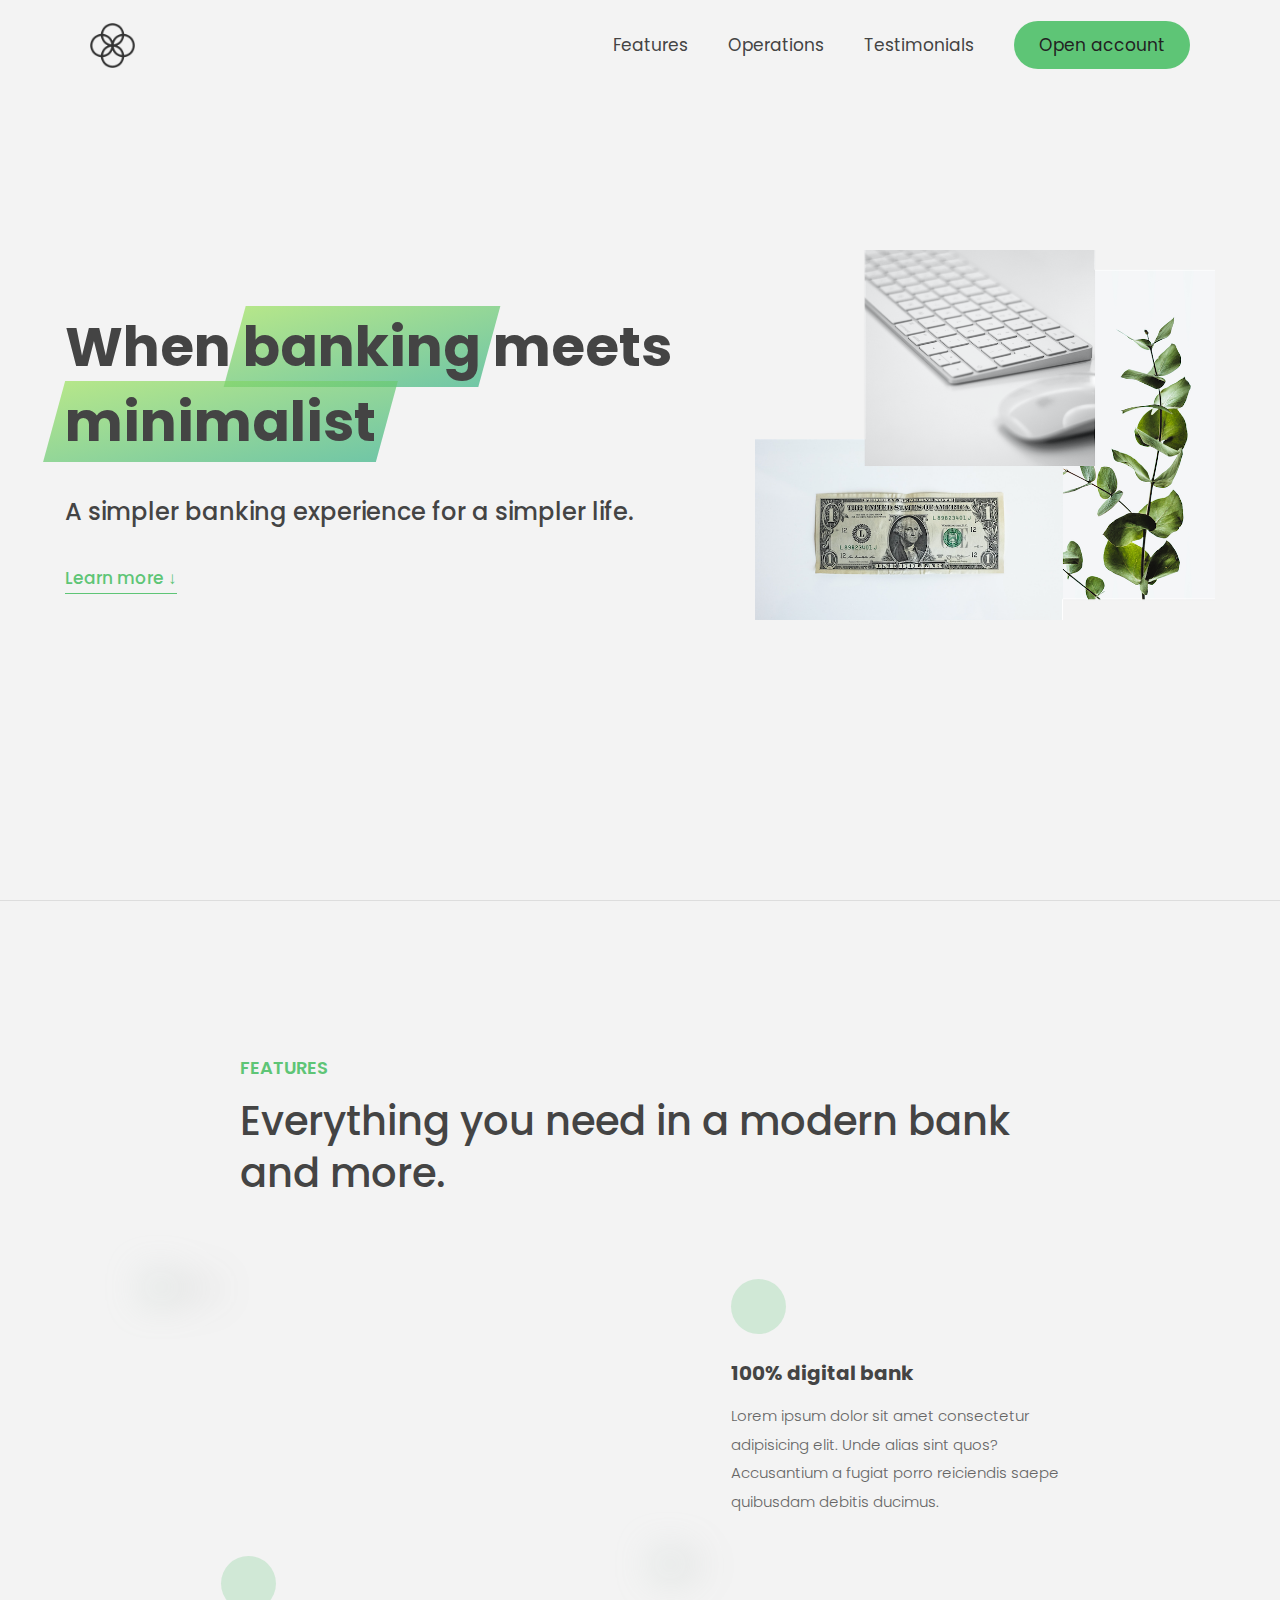
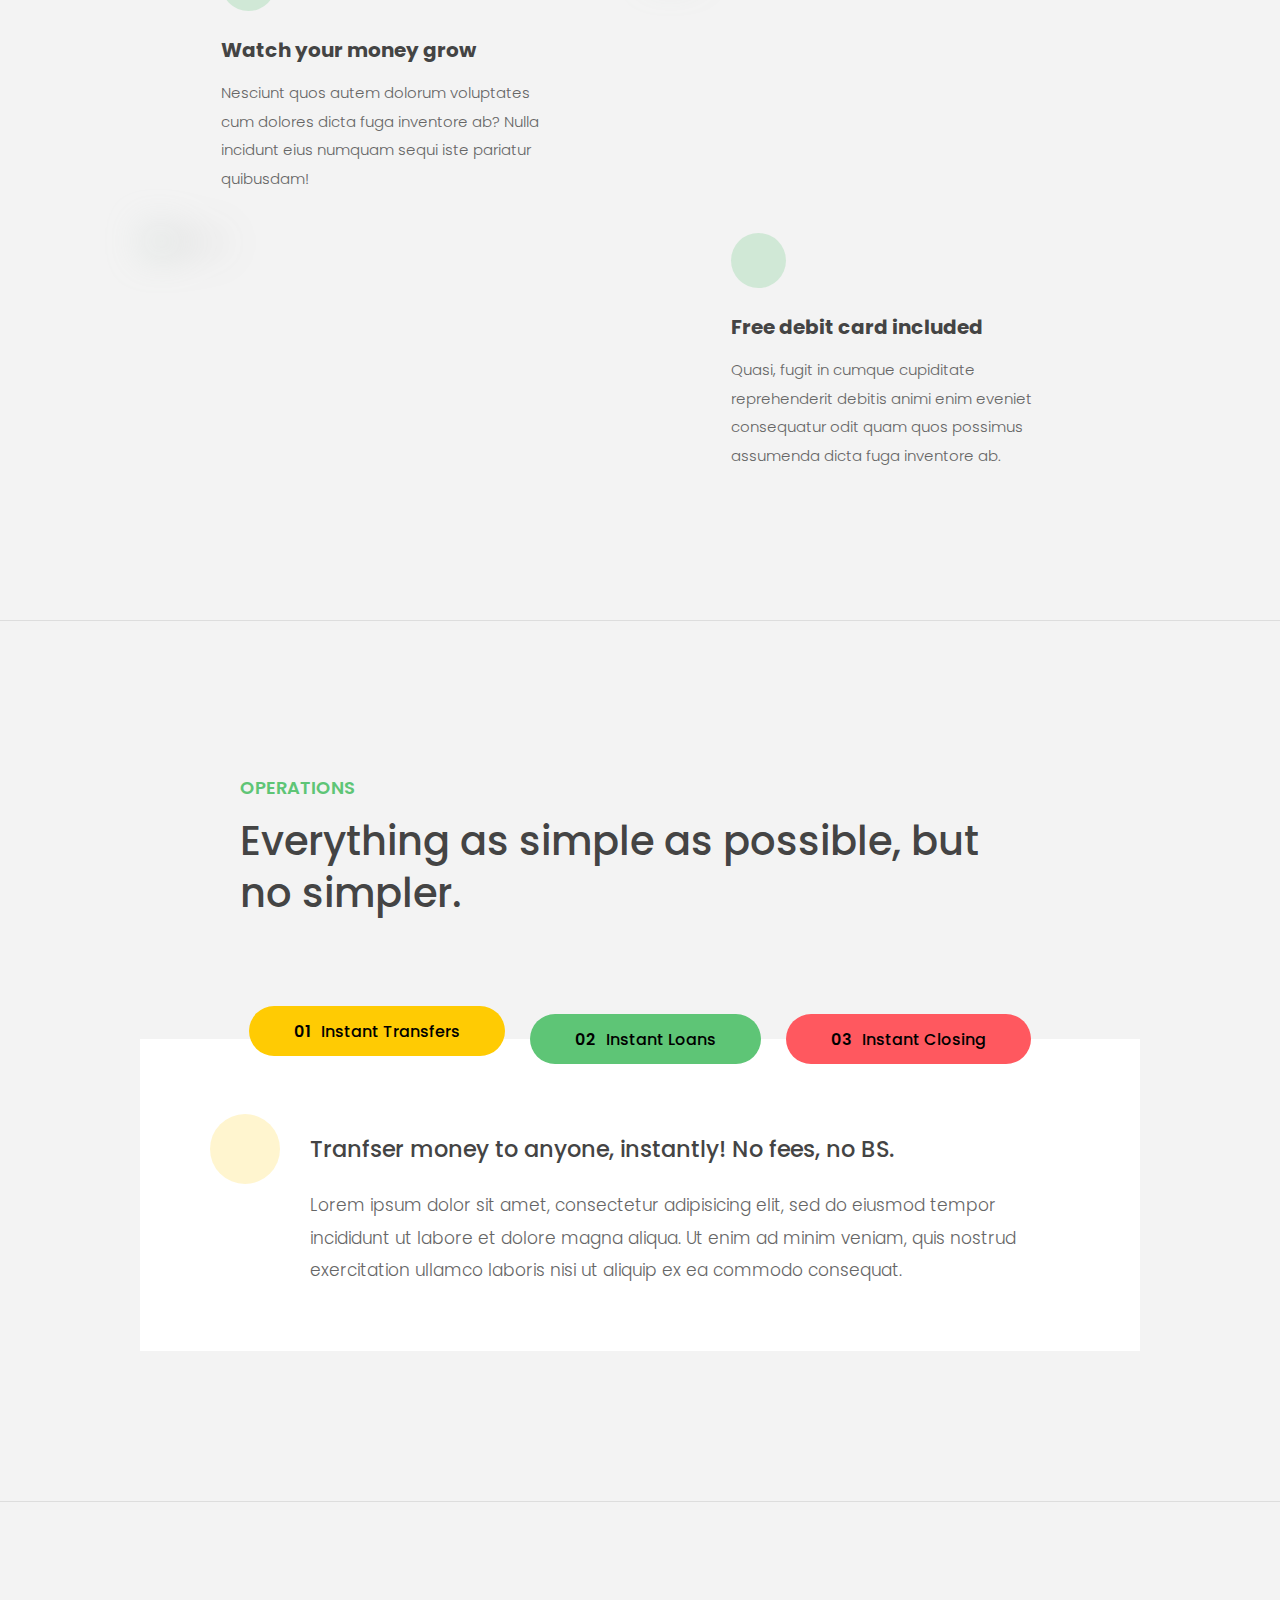
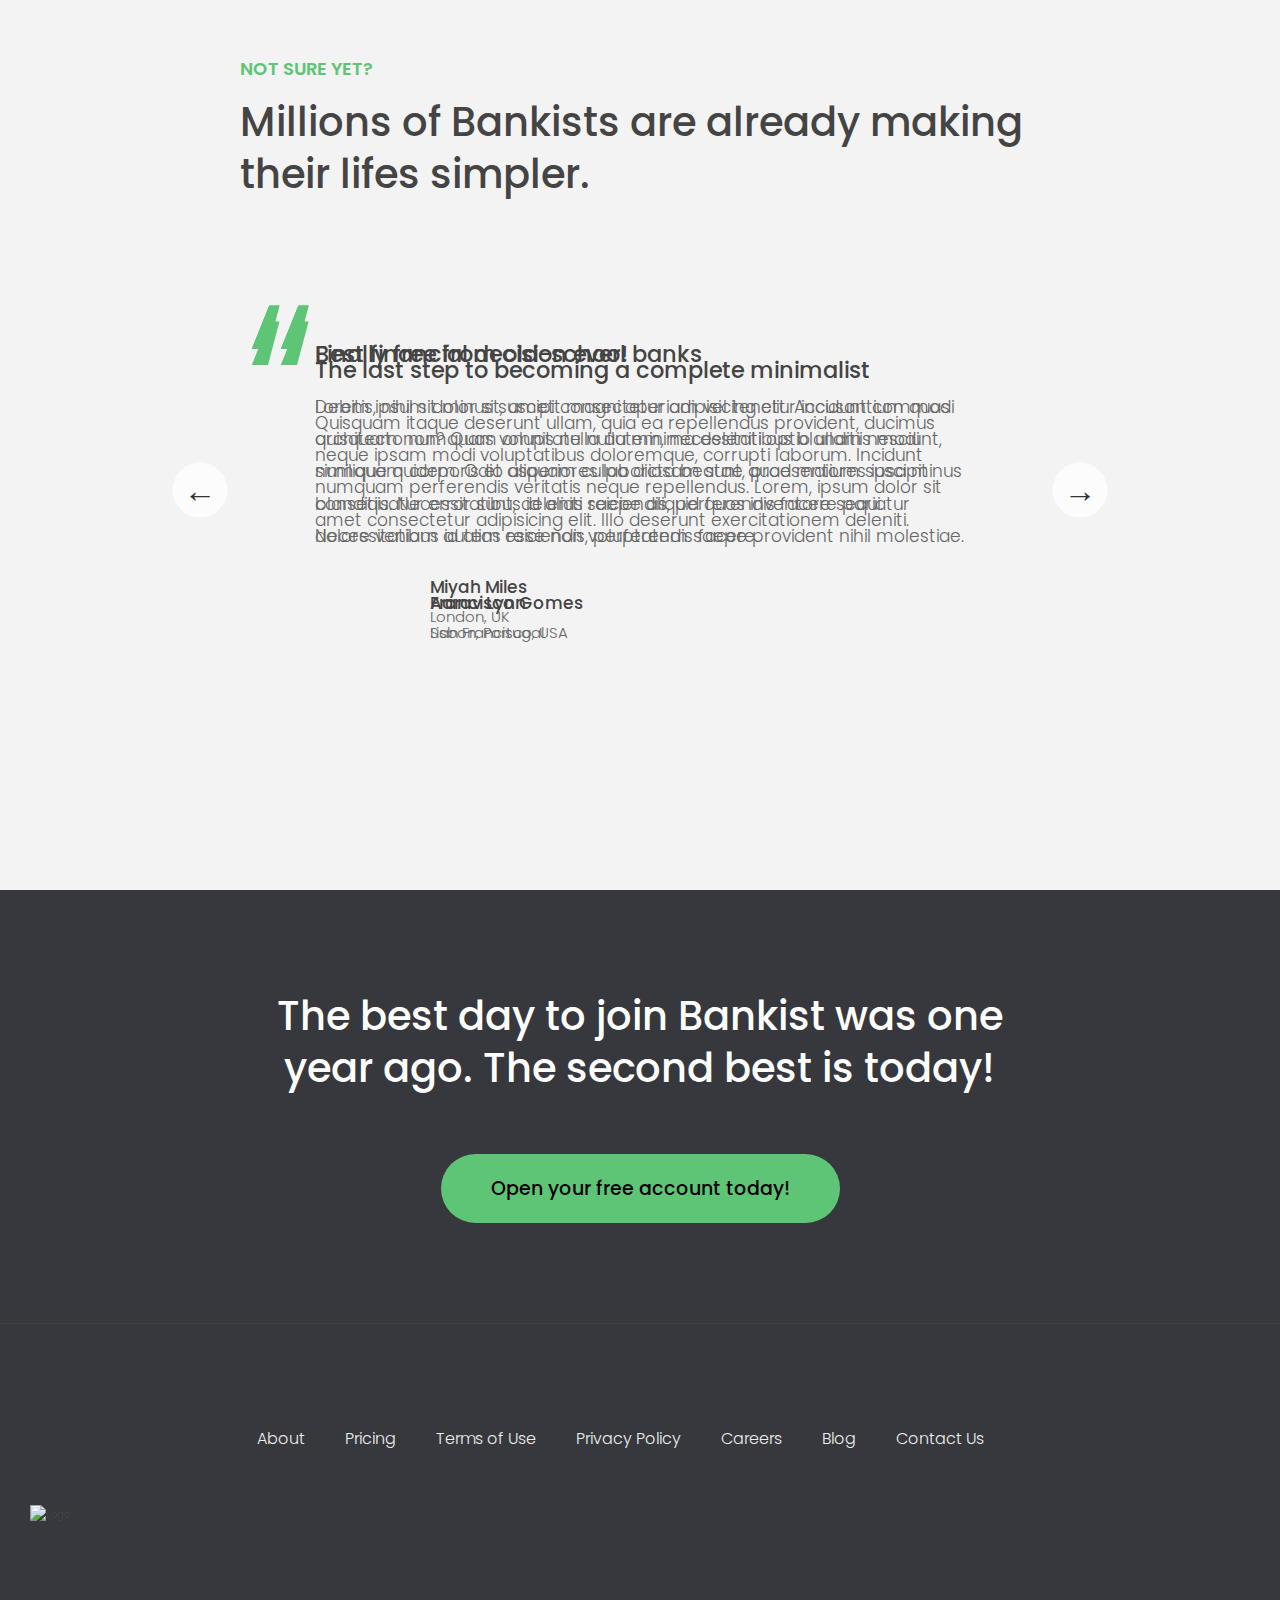
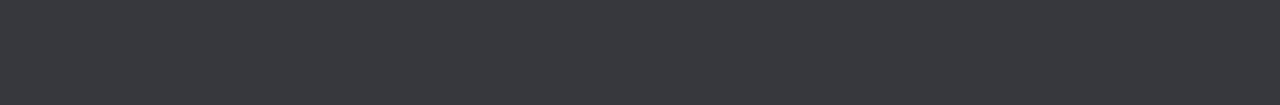
==== index.html @ 31aaa2c4 "chores: relink hero images from new folder structure" ====
<!DOCTYPE html>
<html lang="en">
  <head>
    <meta charset="UTF-8" />
    <meta name="viewport" content="width=device-width, initial-scale=1.0" />
    <meta http-equiv="X-UA-Compatible" content="ie=edge" />
    <link rel="shortcut icon" type="image/png" href="img/icon.png" />

    <link
      href="https://fonts.googleapis.com/css?family=Poppins:300,400,500,600&display=swap"
      rel="stylesheet" />
    <link rel="stylesheet" href="./styles/index.min.css" />
    <title>Bankist | When Banking meets Minimalist</title>
    <body>
      <header class="header">
        <nav class="nav">
          <img src="/images/logo.png" alt="Bankist logo" class="nav__logo" id="logo" />
          <ul class="nav__links">
            <li class="nav__item">
              <a class="nav__link" href="#section--1">Features</a>
            </li>
            <li class="nav__item">
              <a class="nav__link" href="#section--2">Operations</a>
            </li>
            <li class="nav__item">
              <a class="nav__link" href="#section--3">Testimonials</a>
            </li>
            <li class="nav__item">
              <a class="nav__link nav__link--btn btn--show-modal" href="#">Open account</a>
            </li>
          </ul>
        </nav>

        <div class="header__title">
          <h1>
            When
            <!-- Green highlight effect -->
            <span class="highlight">banking</span>
            meets<br />
            <span class="highlight">minimalist</span>
          </h1>
          <h4>A simpler banking experience for a simpler life.</h4>
          <button class="btn--text btn--scroll-to">Learn more &DownArrow;</button>
          <img src="/images/hero.png" class="header__img" alt="Minimalist bank items" />
        </div>
      </header>
      <section class="section" id="section--1">
        <div class="section__title">
          <h2 class="section__description">Features</h2>
          <h3 class="section__header">Everything you need in a modern bank and more.</h3>
        </div>

        <div class="features">
          <img
            src="img/digital-lazy.jpg"
            data-src="img/digital.jpg"
            alt="Computer"
            class="features__img lazy-img" />
          <div class="features__feature">
            <div class="features__icon">
              <svg>
                <use xlink:href="img/icons.svg#icon-monitor"></use>
              </svg>
            </div>
            <h5 class="features__header">100% digital bank</h5>
            <p>
              Lorem ipsum dolor sit amet consectetur adipisicing elit. Unde alias sint quos?
              Accusantium a fugiat porro reiciendis saepe quibusdam debitis ducimus.
            </p>
          </div>

          <div class="features__feature">
            <div class="features__icon">
              <svg>
                <use xlink:href="img/icons.svg#icon-trending-up"></use>
              </svg>
            </div>
            <h5 class="features__header">Watch your money grow</h5>
            <p>
              Nesciunt quos autem dolorum voluptates cum dolores dicta fuga inventore ab? Nulla
              incidunt eius numquam sequi iste pariatur quibusdam!
            </p>
          </div>
          <img
            src="img/grow-lazy.jpg"
            data-src="img/grow.jpg"
            alt="Plant"
            class="features__img lazy-img" />

          <img
            src="img/card-lazy.jpg"
            data-src="img/card.jpg"
            alt="Credit card"
            class="features__img lazy-img" />
          <div class="features__feature">
            <div class="features__icon">
              <svg>
                <use xlink:href="img/icons.svg#icon-credit-card"></use>
              </svg>
            </div>
            <h5 class="features__header">Free debit card included</h5>
            <p>
              Quasi, fugit in cumque cupiditate reprehenderit debitis animi enim eveniet consequatur
              odit quam quos possimus assumenda dicta fuga inventore ab.
            </p>
          </div>
        </div>
      </section>
      <section class="section" id="section--2">
        <div class="section__title">
          <h2 class="section__description">Operations</h2>
          <h3 class="section__header">Everything as simple as possible, but no simpler.</h3>
        </div>

        <div class="operations">
          <div class="operations__tab-container">
            <button
              class="btn operations__tab operations__tab--1 operations__tab--active"
              data-tab="1">
              <span>01</span>Instant Transfers
            </button>
            <button class="btn operations__tab operations__tab--2" data-tab="2">
              <span>02</span>Instant Loans
            </button>
            <button class="btn operations__tab operations__tab--3" data-tab="3">
              <span>03</span>Instant Closing
            </button>
          </div>
          <div class="operations__content operations__content--1 operations__content--active">
            <div class="operations__icon operations__icon--1">
              <svg>
                <use xlink:href="img/icons.svg#icon-upload"></use>
              </svg>
            </div>
            <h5 class="operations__header">Tranfser money to anyone, instantly! No fees, no BS.</h5>
            <p>
              Lorem ipsum dolor sit amet, consectetur adipisicing elit, sed do eiusmod tempor
              incididunt ut labore et dolore magna aliqua. Ut enim ad minim veniam, quis nostrud
              exercitation ullamco laboris nisi ut aliquip ex ea commodo consequat.
            </p>
          </div>

          <div class="operations__content operations__content--2">
            <div class="operations__icon operations__icon--2">
              <svg>
                <use xlink:href="img/icons.svg#icon-home"></use>
              </svg>
            </div>
            <h5 class="operations__header">
              Buy a home or make your dreams come true, with instant loans.
            </h5>
            <p>
              Duis aute irure dolor in reprehenderit in voluptate velit esse cillum dolore eu fugiat
              nulla pariatur. Excepteur sint occaecat cupidatat non proident, sunt in culpa qui
              officia deserunt mollit anim id est laborum.
            </p>
          </div>
          <div class="operations__content operations__content--3">
            <div class="operations__icon operations__icon--3">
              <svg>
                <use xlink:href="img/icons.svg#icon-user-x"></use>
              </svg>
            </div>
            <h5 class="operations__header">
              No longer need your account? No problem! Close it instantly.
            </h5>
            <p>
              Excepteur sint occaecat cupidatat non proident, sunt in culpa qui officia deserunt
              mollit anim id est laborum. Ut enim ad minim veniam, quis nostrud exercitation ullamco
              laboris nisi ut aliquip ex ea commodo consequat.
            </p>
          </div>
        </div>
      </section>
      <section class="section" id="section--3">
        <div class="section__title section__title--testimonials">
          <h2 class="section__description">Not sure yet?</h2>
          <h3 class="section__header">
            Millions of Bankists are already making their lifes simpler.
          </h3>
        </div>

        <div class="slider">
          <div class="slide slide--1">
            <div class="testimonial">
              <h5 class="testimonial__header">Best financial decision ever!</h5>
              <blockquote class="testimonial__text">
                Lorem ipsum dolor sit, amet consectetur adipisicing elit. Accusantium quas quisquam
                non? Quas voluptate nulla minima deleniti optio ullam nesciunt, numquam corporis et
                asperiores laboriosam sunt, praesentium suscipit blanditiis. Necessitatibus id alias
                reiciendis, perferendis facere pariatur dolore veniam autem esse non voluptatem
                saepe provident nihil molestiae.
              </blockquote>
              <address class="testimonial__author">
                <img src="img/user-1.jpg" alt="" class="testimonial__photo" />
                <h6 class="testimonial__name">Aarav Lynn</h6>
                <p class="testimonial__location">San Francisco, USA</p>
              </address>
            </div>
          </div>

          <div class="slide slide--2">
            <div class="testimonial">
              <h5 class="testimonial__header">The last step to becoming a complete minimalist</h5>
              <blockquote class="testimonial__text">
                Quisquam itaque deserunt ullam, quia ea repellendus provident, ducimus neque ipsam
                modi voluptatibus doloremque, corrupti laborum. Incidunt numquam perferendis
                veritatis neque repellendus. Lorem, ipsum dolor sit amet consectetur adipisicing
                elit. Illo deserunt exercitationem deleniti.
              </blockquote>
              <address class="testimonial__author">
                <img src="img/user-2.jpg" alt="" class="testimonial__photo" />
                <h6 class="testimonial__name">Miyah Miles</h6>
                <p class="testimonial__location">London, UK</p>
              </address>
            </div>
          </div>

          <div class="slide slide--3">
            <div class="testimonial">
              <h5 class="testimonial__header">Finally free from old-school banks</h5>
              <blockquote class="testimonial__text">
                Debitis, nihil sit minus suscipit magni aperiam vel tenetur incidunt commodi
                architecto numquam omnis nulla autem, necessitatibus blanditiis modi similique
                quidem. Odio aliquam culpa dicta beatae quod maiores ipsa minus consequatur error
                sunt, deleniti saepe aliquid quos inventore sequi. Necessitatibus id alias
                reiciendis, perferendis facere.
              </blockquote>
              <address class="testimonial__author">
                <img src="img/user-3.jpg" alt="" class="testimonial__photo" />
                <h6 class="testimonial__name">Francisco Gomes</h6>
                <p class="testimonial__location">Lisbon, Portugal</p>
              </address>
            </div>
          </div>

          <!-- <div class="slide"><img src="img/img-1.jpg" alt="Photo 1" /></div>
        <div class="slide"><img src="img/img-2.jpg" alt="Photo 2" /></div>
        <div class="slide"><img src="img/img-3.jpg" alt="Photo 3" /></div>
        <div class="slide"><img src="img/img-4.jpg" alt="Photo 4" /></div> -->
          <button class="slider__btn slider__btn--left">&larr;</button>
          <button class="slider__btn slider__btn--right">&rarr;</button>
          <div class="dots"></div>
        </div>
      </section>
      <section class="section section--sign-up">
        <div class="section__title">
          <h3 class="section__header">
            The best day to join Bankist was one year ago. The second best is today!
          </h3>
        </div>
        <button class="btn btn--show-modal">Open your free account today!</button>
      </section>
      <footer class="footer">
        <ul class="footer__nav">
          <li class="footer__item">
            <a class="footer__link" href="#">About</a>
          </li>
          <li class="footer__item">
            <a class="footer__link" href="#">Pricing</a>
          </li>
          <li class="footer__item">
            <a class="footer__link" href="#">Terms of Use</a>
          </li>
          <li class="footer__item">
            <a class="footer__link" href="#">Privacy Policy</a>
          </li>
          <li class="footer__item">
            <a class="footer__link" href="#">Careers</a>
          </li>
          <li class="footer__item">
            <a class="footer__link" href="#">Blog</a>
          </li>
          <li class="footer__item">
            <a class="footer__link" href="#">Contact Us</a>
          </li>
        </ul>
        <img src="img/icon.png" alt="Logo" class="footer__logo" />
      </footer>
      <div class="modal hidden">
        <button class="btn--close-modal">&times;</button>
        <h2 class="modal__header">
          Open your bank account <br />
          in just <span class="highlight">5 minutes</span>
        </h2>
        <form class="modal__form">
          <label>First Name</label>
          <input type="text" />
          <label>Last Name</label>
          <input type="text" />
          <label>Email Address</label>
          <input type="email" />
          <button class="btn">Next step &rarr;</button>
        </form>
      </div>
      <div class="overlay hidden"></div>
      <script src="/scripts/index.js"></script>
    </body>
  </head>
</html>
---- styles/index.min.css ----
:root{--color-primary: #5ec576;--color-secondary: #ffcb03;--color-tertiary: #ff585f;--color-primary-darker: #4bbb7d;--color-secondary-darker: #ffbb00;--color-tertiary-darker: #fd424b;--color-primary-opacity: #5ec5763a;--color-secondary-opacity: #ffcd0331;--color-tertiary-opacity: #ff58602d;--gradient-primary: linear-gradient(to top left, #39b385, #9be15d);--gradient-secondary: linear-gradient(to top left, #ffb003, #ffcb03)}*{margin:0;padding:0;box-sizing:inherit}html{font-size:62.5%;box-sizing:border-box}body{font-family:"Poppins",sans-serif;font-weight:300;color:#444;line-height:1.9;background-color:#f3f3f3}.section{padding:15rem 3rem;border-top:1px solid #ddd;transition:transform 1s,opacity 1s}.section--hidden{opacity:0;transform:translateY(8rem)}.section__title{max-width:80rem;margin:0 auto 8rem auto}.section__description{font-size:1.8rem;font-weight:600;text-transform:uppercase;color:var(--color-primary);margin-bottom:1rem}.section__header{font-size:4rem;line-height:1.3;font-weight:500}.btn{display:inline-block;background-color:var(--color-primary);font-size:1.6rem;font-family:inherit;font-weight:500;border:none;padding:1.25rem 4.5rem;border-radius:10rem;cursor:pointer;transition:all .3s}.btn:hover{background-color:var(--color-primary-darker)}.btn--text{display:inline-block;background:none;font-size:1.7rem;font-family:inherit;font-weight:500;color:var(--color-primary);border:none;border-bottom:1px solid currentColor;padding-bottom:2px;cursor:pointer;transition:all .3s}p{color:#666}button:focus{outline:none}img{transition:filter .5s}.lazy-img{filter:blur(20px)}.nav{display:flex;justify-content:space-between;align-items:center;height:9rem;width:100%;padding:0 6rem;z-index:100}.nav.sticky{position:fixed;background-color:rgba(255,255,255,.95)}.nav__logo{height:4.5rem;transition:all .3s}.nav__links{display:flex;align-items:center;list-style:none}.nav__item{margin-left:4rem}.nav__link:link,.nav__link:visited{font-size:1.7rem;font-weight:400;color:inherit;text-decoration:none;display:block;transition:all .3s}.nav__link--btn:link,.nav__link--btn:visited{padding:.8rem 2.5rem;border-radius:3rem;background-color:var(--color-primary);color:#222}.nav__link--btn:hover,.nav__link--btn:active{color:inherit;background-color:var(--color-primary-darker);color:#333}.header{padding:0 3rem;height:100vh;display:flex;flex-direction:column;align-items:center}.header__title{flex:1;max-width:115rem;display:grid;grid-template-columns:3fr 2fr;row-gap:3rem;align-content:center;justify-content:center;align-items:start;justify-items:start}h1{font-size:5.5rem;line-height:1.35}h4{font-size:2.4rem;font-weight:500}.header__img{width:100%;grid-column:2/3;grid-row:1/span 4;transform:translateY(-6rem)}.highlight{position:relative}.highlight::after{display:block;content:"";position:absolute;bottom:0;left:0;height:100%;width:100%;z-index:-1;opacity:.7;transform:scale(1.07, 1.05) skewX(-15deg);background-image:var(--gradient-primary)}.features{display:grid;grid-template-columns:1fr 1fr;gap:4rem;margin:0 12rem}.features__img{width:100%}.features__feature{align-self:center;justify-self:center;width:70%;font-size:1.5rem}.features__icon{display:flex;align-items:center;justify-content:center;background-color:var(--color-primary-opacity);height:5.5rem;width:5.5rem;border-radius:50%;margin-bottom:2rem}.features__icon svg{height:2.5rem;width:2.5rem;fill:var(--color-primary)}.features__header{font-size:2rem;margin-bottom:1rem}.operations{max-width:100rem;margin:12rem auto 0 auto;background-color:#fff}.operations__tab-container{display:flex;justify-content:center}.operations__tab{margin-right:2.5rem;transform:translateY(-50%)}.operations__tab span{margin-right:1rem;font-weight:600;display:inline-block}.operations__tab--1{background-color:var(--color-secondary)}.operations__tab--1:hover{background-color:var(--color-secondary-darker)}.operations__tab--3{background-color:var(--color-tertiary);margin:0}.operations__tab--3:hover{background-color:var(--color-tertiary-darker)}.operations__tab--active{transform:translateY(-66%)}.operations__content{display:none;font-size:1.7rem;padding:2.5rem 7rem 6.5rem 7rem}.operations__content--active{display:grid;grid-template-columns:7rem 1fr;-moz-column-gap:3rem;column-gap:3rem;row-gap:.5rem}.operations__header{font-size:2.25rem;font-weight:500;align-self:center}.operations__icon{display:flex;align-items:center;justify-content:center;height:7rem;width:7rem;border-radius:50%}.operations__icon svg{height:2.75rem;width:2.75rem}.operations__content p{grid-column:2}.operations__icon--1{background-color:var(--color-secondary-opacity)}.operations__icon--2{background-color:var(--color-primary-opacity)}.operations__icon--3{background-color:var(--color-tertiary-opacity)}.operations__icon--1 svg{fill:var(--color-secondary-darker)}.operations__icon--2 svg{fill:var(--color-primary)}.operations__icon--3 svg{fill:var(--color-tertiary)}.slider{max-width:100rem;height:50rem;margin:0 auto;position:relative;overflow:hidden}.slide{position:absolute;top:0;width:100%;height:50rem;display:flex;align-items:center;justify-content:center;transition:transform 1s}.slide>img{width:100%;height:100%;-o-object-fit:cover;object-fit:cover}.slider__btn{position:absolute;top:50%;z-index:10;border:none;background:rgba(255,255,255,.7);font-family:inherit;color:#333;border-radius:50%;height:5.5rem;width:5.5rem;font-size:3.25rem;cursor:pointer}.slider__btn--left{left:6%;transform:translate(-50%, -50%)}.slider__btn--right{right:6%;transform:translate(50%, -50%)}.dots{position:absolute;bottom:5%;left:50%;transform:translateX(-50%);display:flex}.dots__dot{border:none;background-color:#b9b9b9;opacity:.7;height:1rem;width:1rem;border-radius:50%;margin-right:1.75rem;cursor:pointer;transition:all .5s}.dots__dot:last-child{margin:0}.dots__dot--active{background-color:#888;opacity:1}.testimonial{width:65%;position:relative}.testimonial::before{content:"“";position:absolute;top:-5.7rem;left:-6.8rem;line-height:1;font-size:20rem;font-family:inherit;color:var(--color-primary);z-index:-1}.testimonial__header{font-size:2.25rem;font-weight:500;margin-bottom:1.5rem}.testimonial__text{font-size:1.7rem;margin-bottom:3.5rem;color:#666}.testimonial__author{margin-left:3rem;font-style:normal;display:grid;grid-template-columns:6.5rem 1fr;-moz-column-gap:2rem;column-gap:2rem}.testimonial__photo{grid-row:1/span 2;width:6.5rem;border-radius:50%}.testimonial__name{font-size:1.7rem;font-weight:500;align-self:end;margin:0}.testimonial__location{font-size:1.5rem}.section__title--testimonials{margin-bottom:4rem}.section--sign-up{background-color:#37383d;border-top:none;border-bottom:1px solid #444;text-align:center;padding:10rem 3rem}.section--sign-up .section__header{color:#fff;text-align:center}.section--sign-up .section__title{margin-bottom:6rem}.section--sign-up .btn{font-size:1.9rem;padding:2rem 5rem}.footer{padding:10rem 3rem;background-color:#37383d}.footer__nav{list-style:none;display:flex;justify-content:center;margin-bottom:5rem}.footer__item{margin-right:4rem}.footer__link{font-size:1.6rem;color:#eee;text-decoration:none}.footer__logo{height:5rem;display:block;margin:0 auto;margin-bottom:5rem}.footer__copyright{font-size:1.4rem;color:#aaa;text-align:center}.footer__copyright .footer__link{font-size:1.4rem}.modal{position:fixed;top:50%;left:50%;transform:translate(-50%, -50%);max-width:60rem;background-color:#f3f3f3;padding:5rem 6rem;box-shadow:0 4rem 6rem rgba(0,0,0,.3);z-index:1000;transition:all .5s}.overlay{position:fixed;top:0;left:0;width:100%;height:100%;background-color:rgba(0,0,0,.5);-webkit-backdrop-filter:blur(4px);backdrop-filter:blur(4px);z-index:100;transition:all .5s}.modal__header{font-size:3.25rem;margin-bottom:4.5rem;line-height:1.5}.modal__form{margin:0 3rem;display:grid;grid-template-columns:1fr 2fr;align-items:center;gap:2.5rem}.modal__form label{font-size:1.7rem;font-weight:500}.modal__form input{font-size:1.7rem;padding:1rem 1.5rem;border:1px solid #ddd;border-radius:.5rem}.modal__form button{grid-column:1/span 2;justify-self:center;margin-top:1rem}.btn--close-modal{font-family:inherit;color:inherit;position:absolute;top:.5rem;right:2rem;font-size:4rem;cursor:pointer;border:none;background:none}.hidden{visibility:hidden;opacity:0}.cookie-message{display:flex;align-items:center;justify-content:space-evenly;width:100%;background-color:#fff;color:#bbb;font-size:1.5rem;font-weight:400}/*# sourceMappingURL=index.min.css.map */
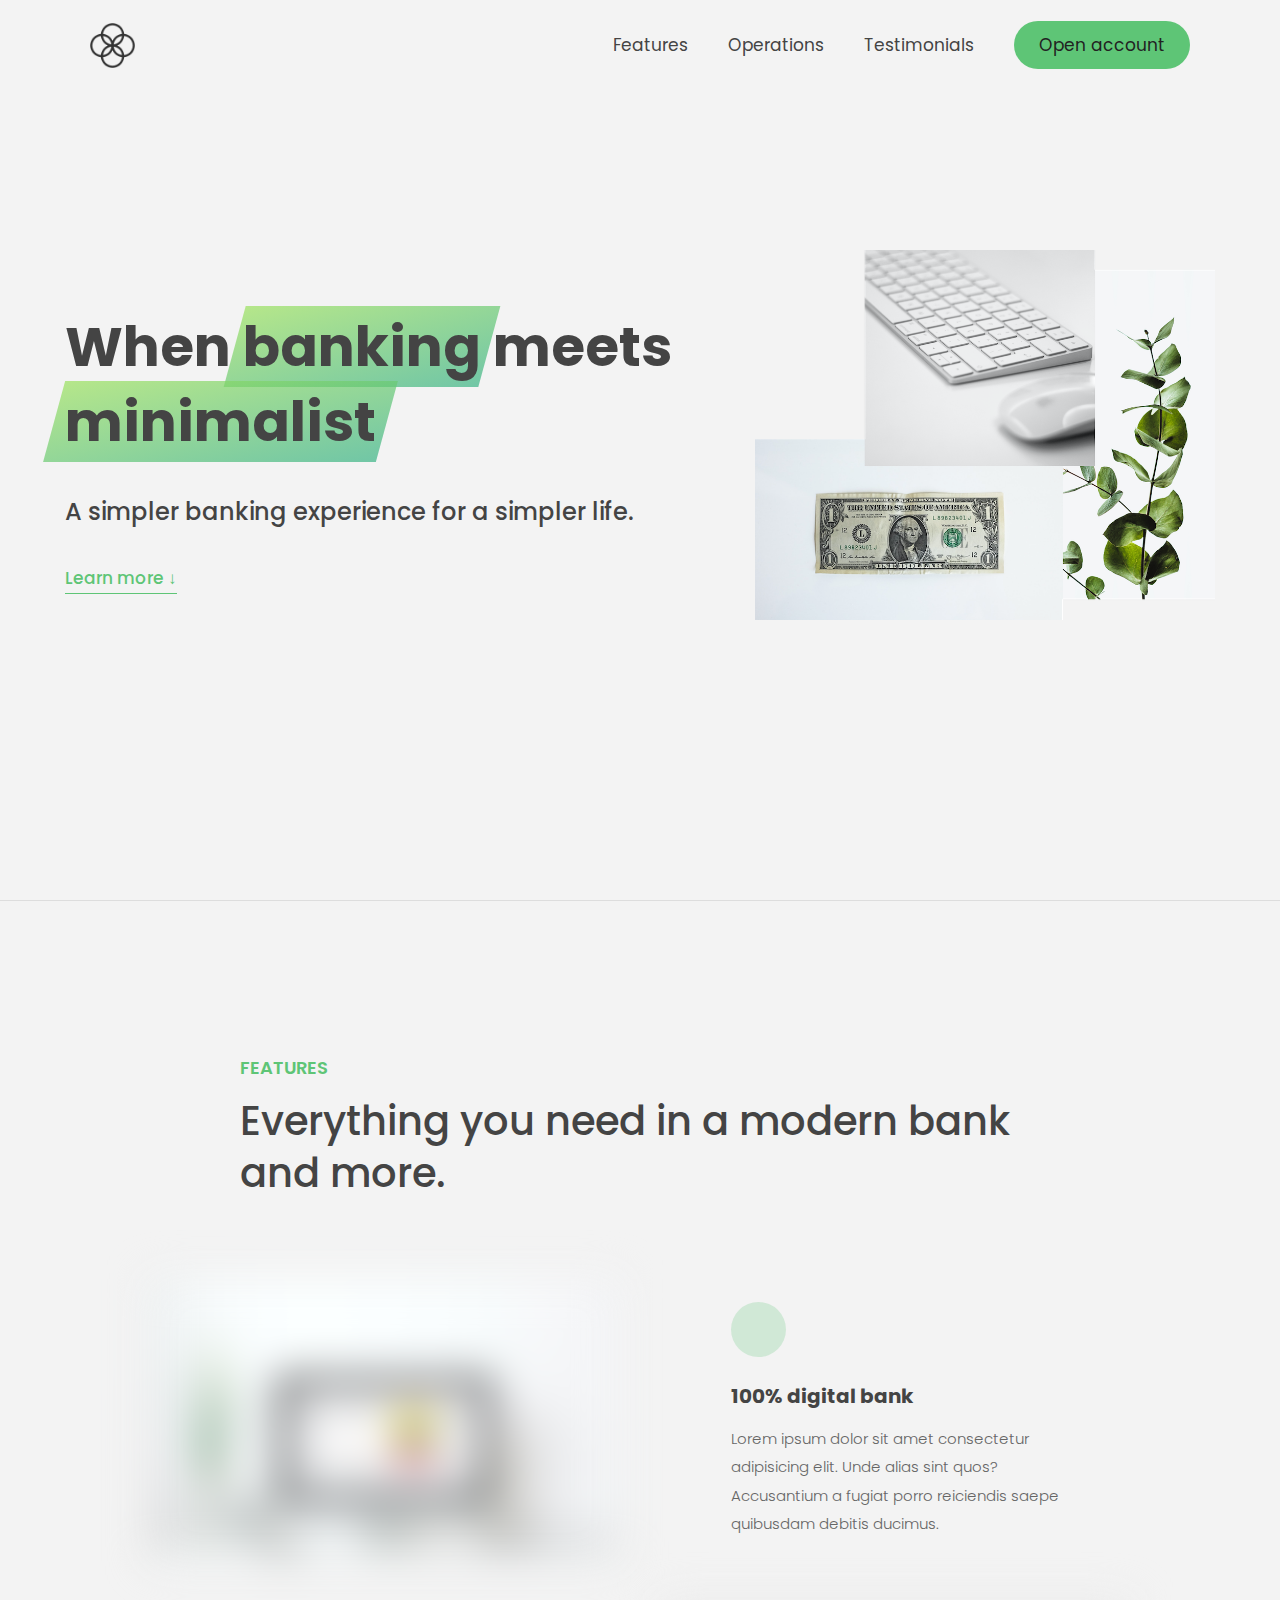
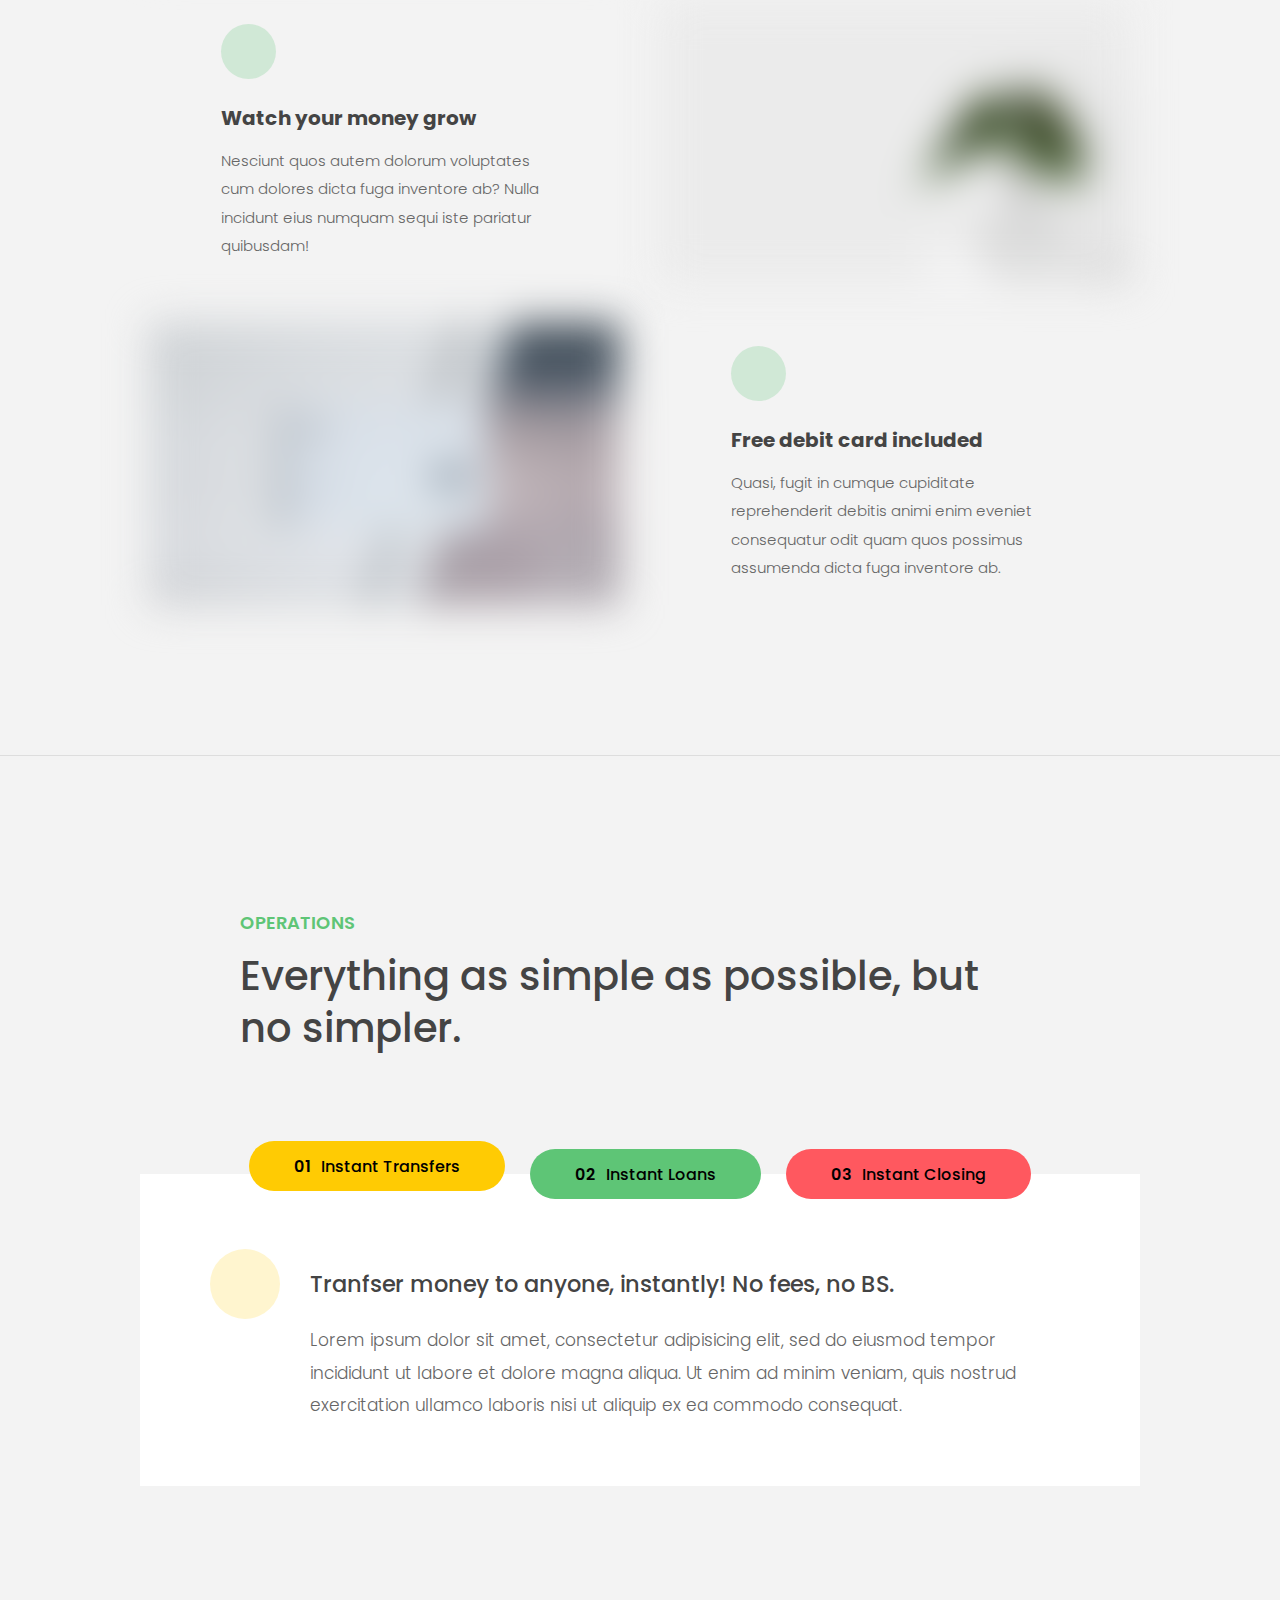
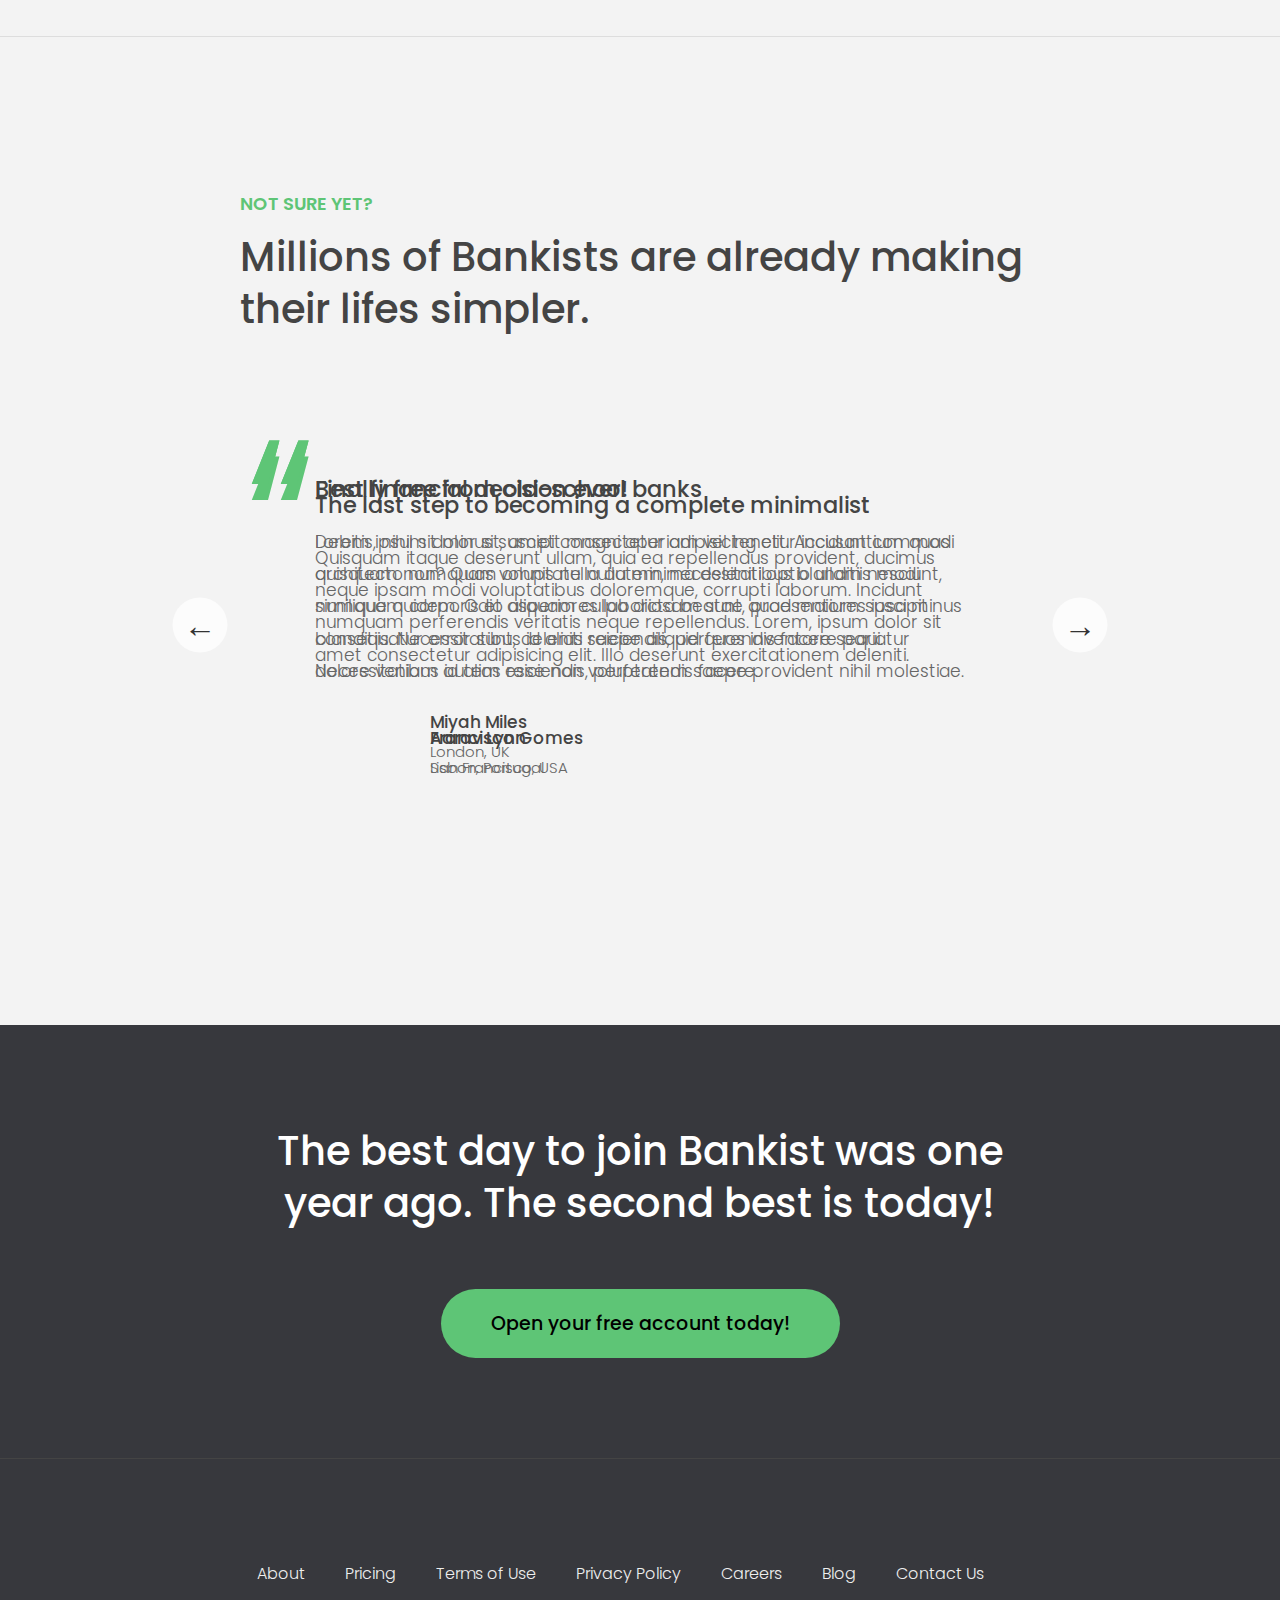
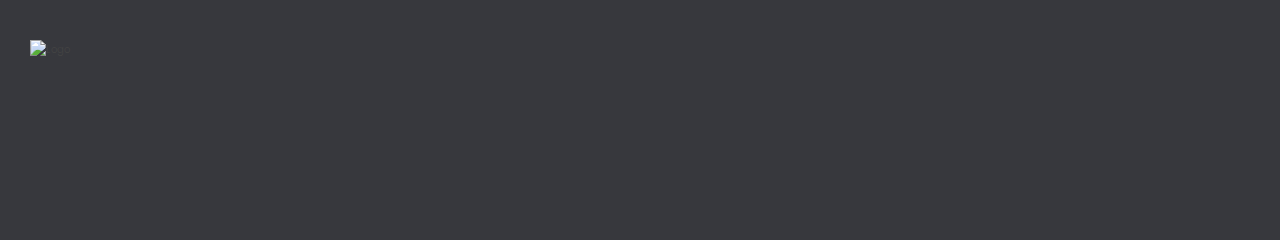
==== commit 519a3cf0: "chores: update images in features section" ====
--- a/index.html
+++ b/index.html
@@ -52,7 +52,7 @@
 
         <div class="features">
           <img
-            src="img/digital-lazy.jpg"
+            src="/images/digital-lazy.jpg"
             data-src="img/digital.jpg"
             alt="Computer"
             class="features__img lazy-img" />
@@ -82,13 +82,13 @@
             </p>
           </div>
           <img
-            src="img/grow-lazy.jpg"
+            src="/images/grow-lazy.jpg"
             data-src="img/grow.jpg"
             alt="Plant"
             class="features__img lazy-img" />
 
           <img
-            src="img/card-lazy.jpg"
+            src="/images/card-lazy.jpg"
             data-src="img/card.jpg"
             alt="Credit card"
             class="features__img lazy-img" />
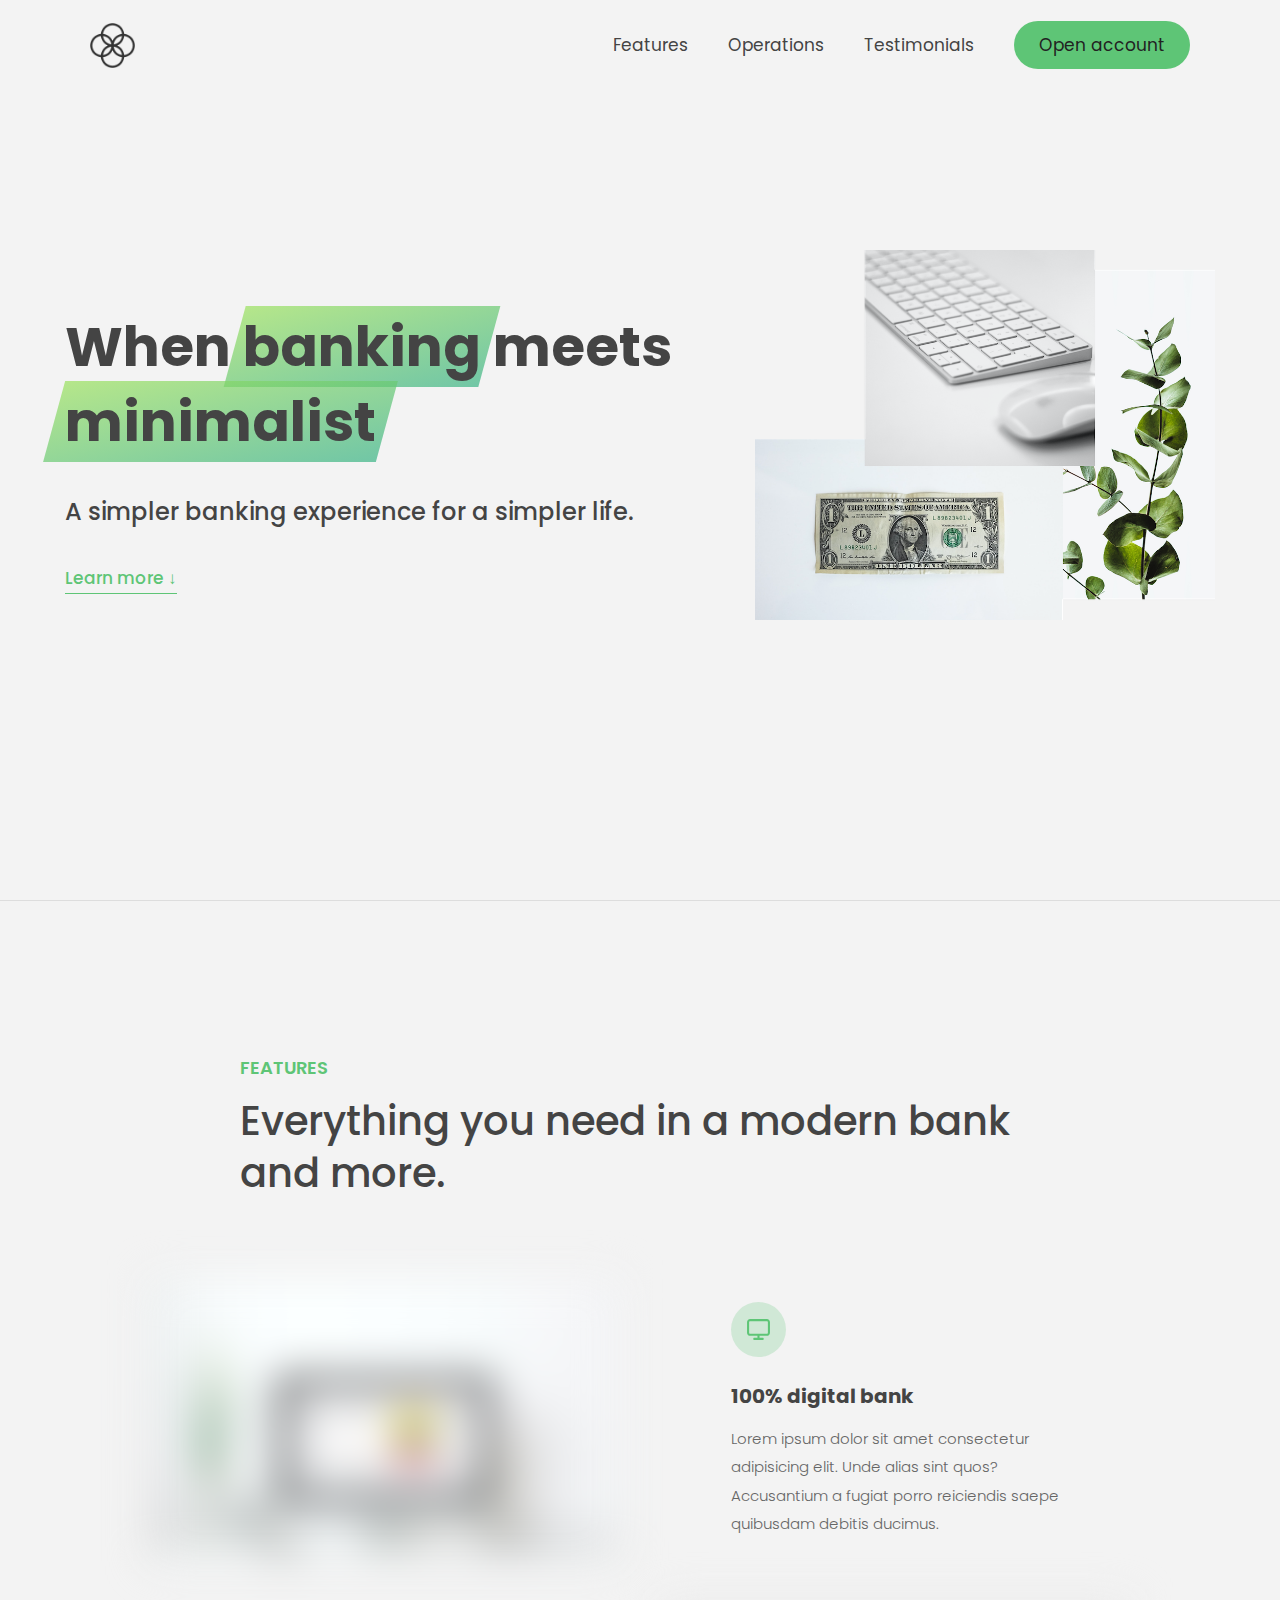
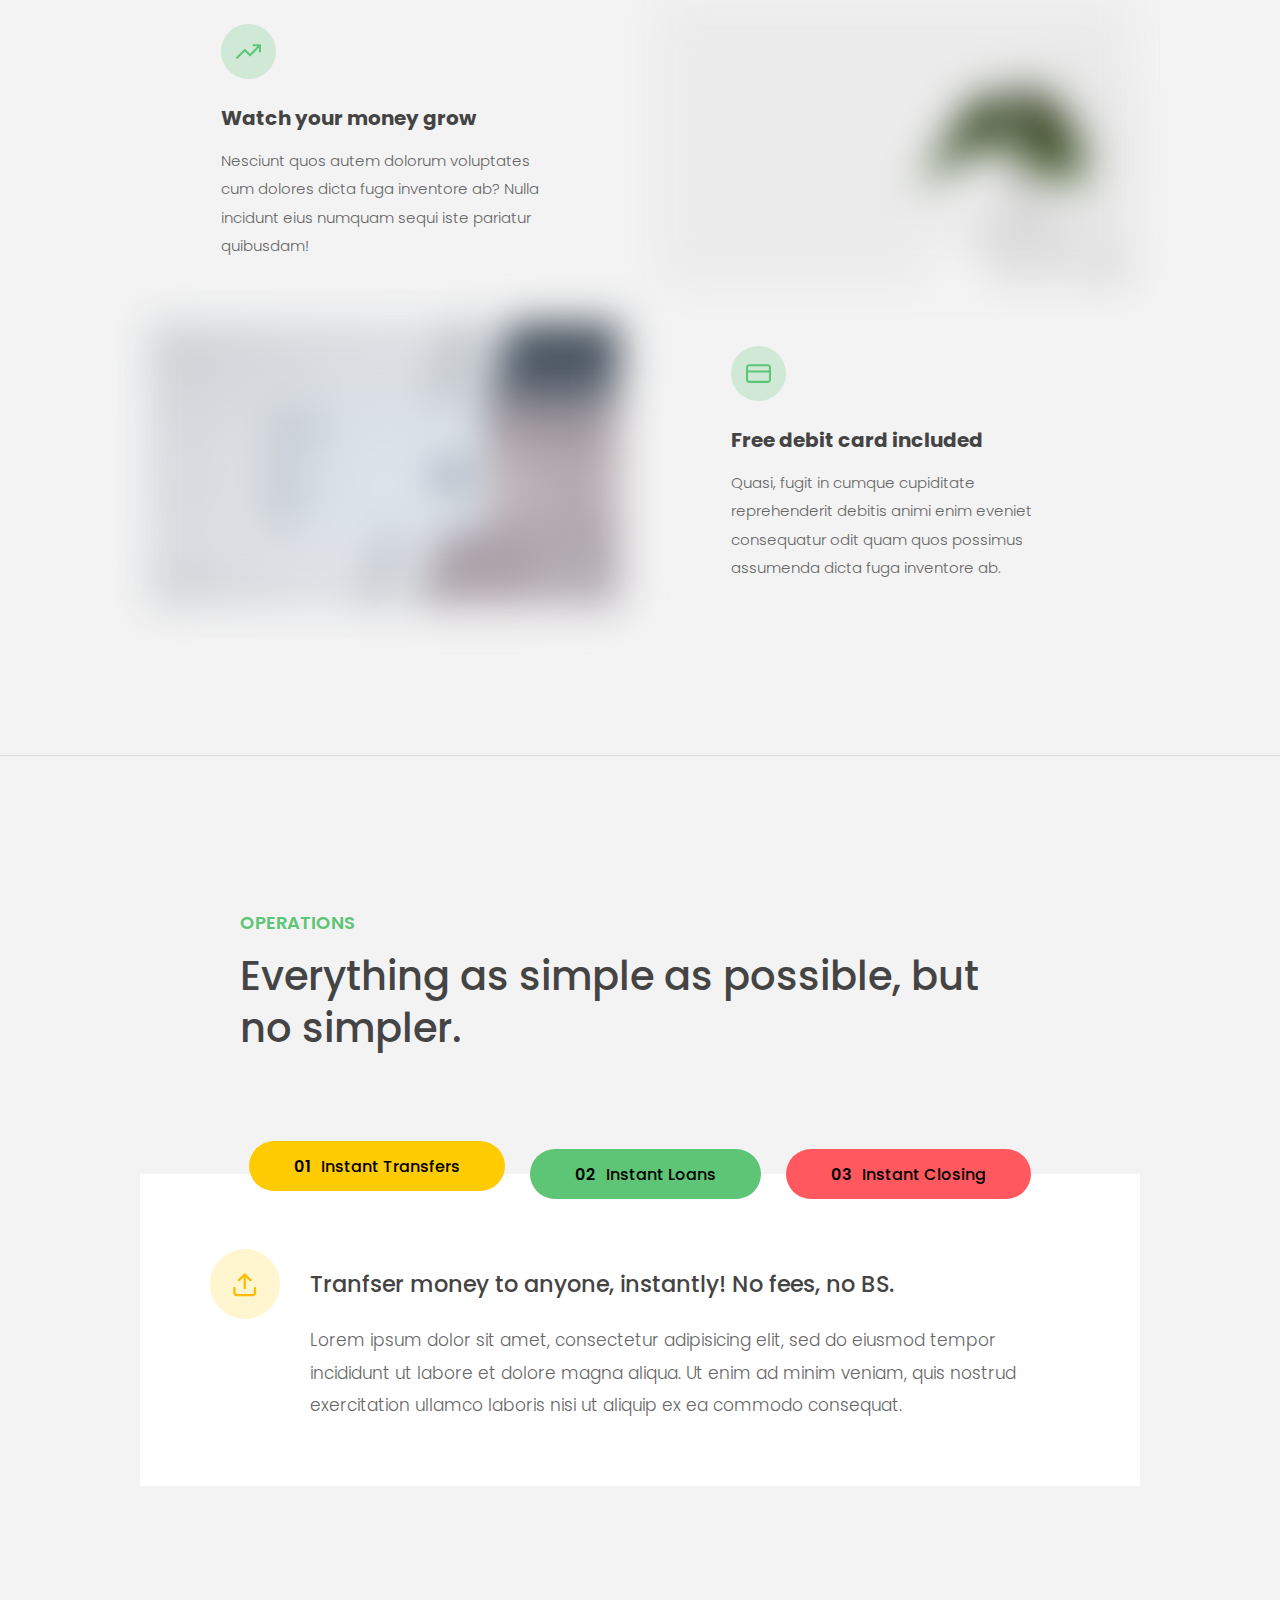
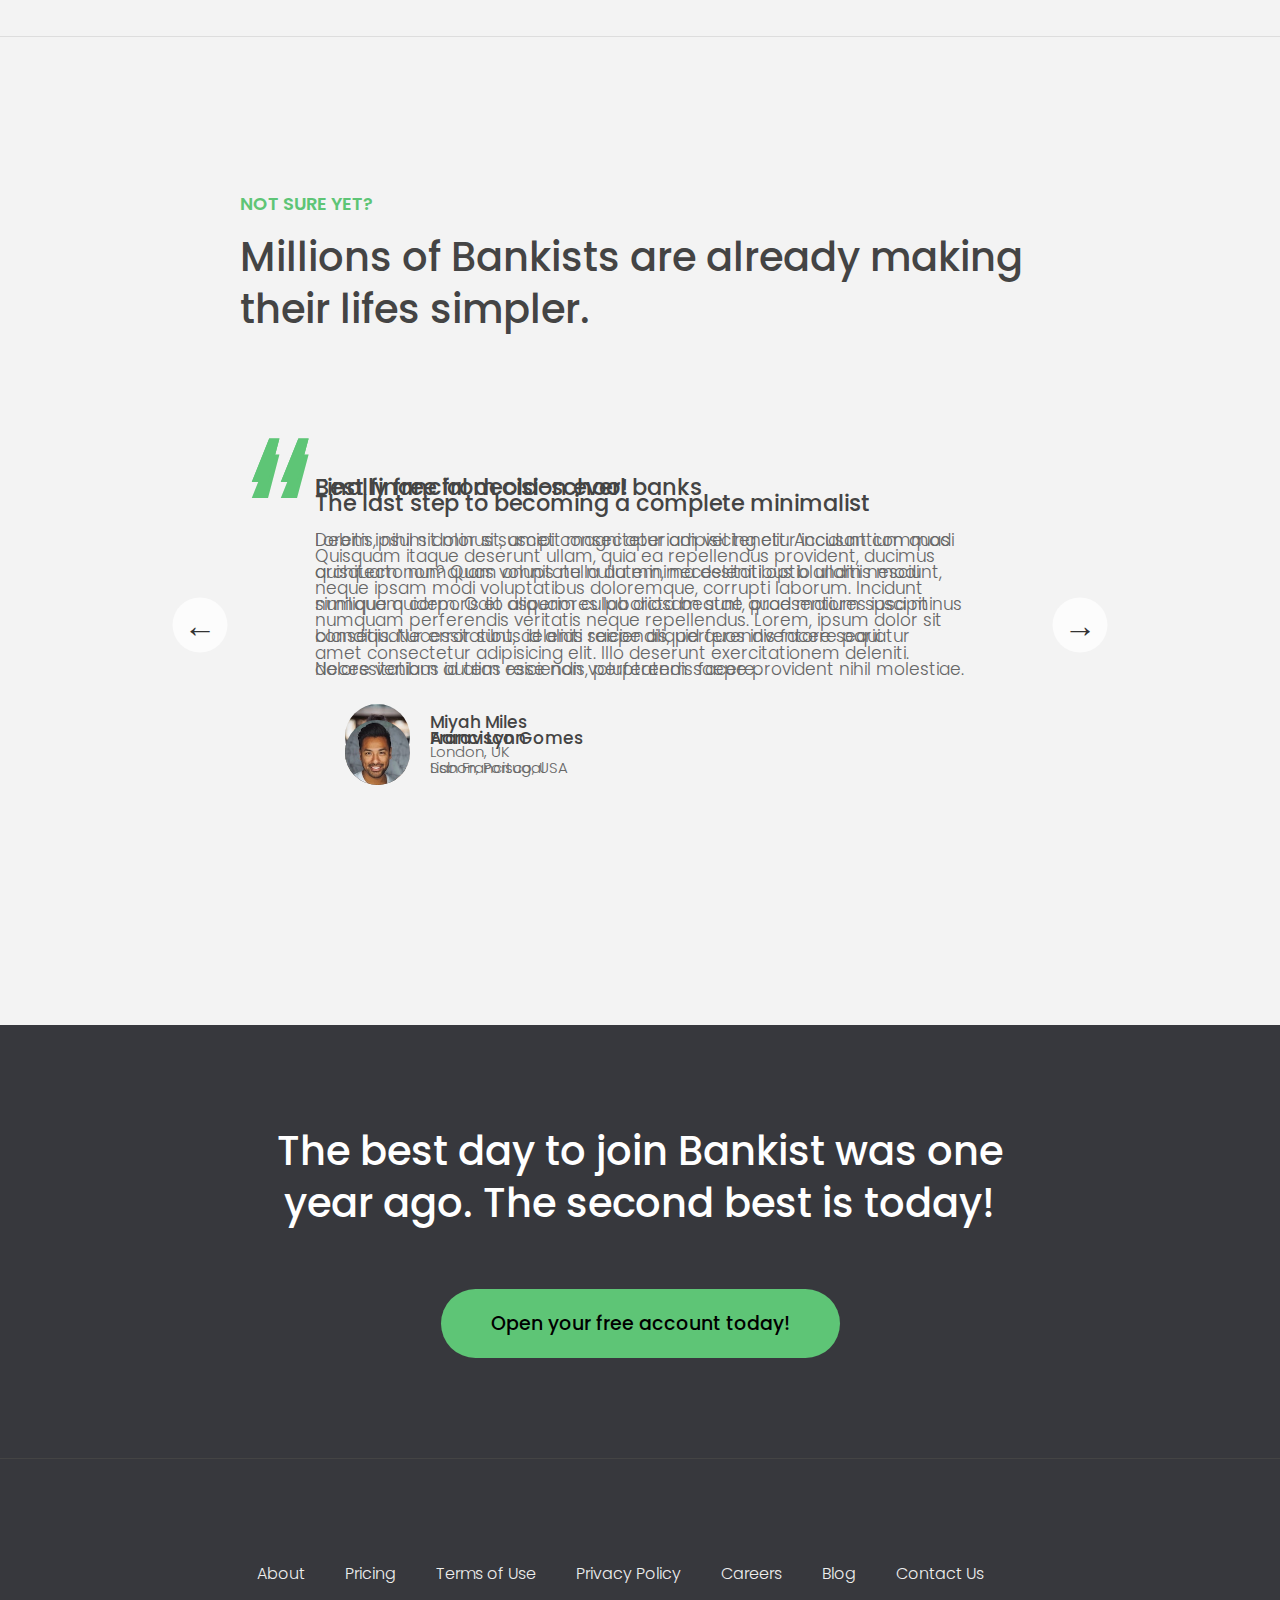
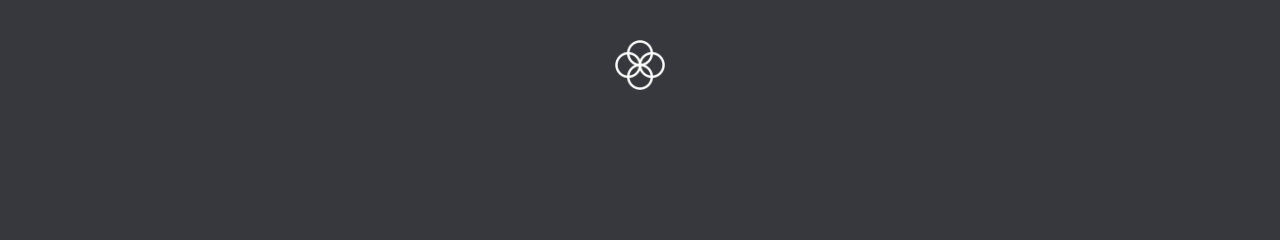
==== commit 840cf4c8: "fix: reconnect broken images that were moved to a dedicated folder" ====
--- a/index.html
+++ b/index.html
@@ -9,7 +9,7 @@
     <link
       href="https://fonts.googleapis.com/css?family=Poppins:300,400,500,600&display=swap"
       rel="stylesheet" />
-    <link rel="stylesheet" href="./styles/index.min.css" />
+    <link rel="stylesheet" href="./styles/index.css" />
     <title>Bankist | When Banking meets Minimalist</title>
     <body>
       <header class="header">
@@ -59,7 +59,7 @@
           <div class="features__feature">
             <div class="features__icon">
               <svg>
-                <use xlink:href="img/icons.svg#icon-monitor"></use>
+                <use xlink:href="/images/icons.svg#icon-monitor"></use>
               </svg>
             </div>
             <h5 class="features__header">100% digital bank</h5>
@@ -72,7 +72,7 @@
           <div class="features__feature">
             <div class="features__icon">
               <svg>
-                <use xlink:href="img/icons.svg#icon-trending-up"></use>
+                <use xlink:href="/images/icons.svg#icon-trending-up"></use>
               </svg>
             </div>
             <h5 class="features__header">Watch your money grow</h5>
@@ -95,7 +95,7 @@
           <div class="features__feature">
             <div class="features__icon">
               <svg>
-                <use xlink:href="img/icons.svg#icon-credit-card"></use>
+                <use xlink:href="/images/icons.svg#icon-credit-card"></use>
               </svg>
             </div>
             <h5 class="features__header">Free debit card included</h5>
@@ -129,7 +129,7 @@
           <div class="operations__content operations__content--1 operations__content--active">
             <div class="operations__icon operations__icon--1">
               <svg>
-                <use xlink:href="img/icons.svg#icon-upload"></use>
+                <use xlink:href="/images/icons.svg#icon-upload"></use>
               </svg>
             </div>
             <h5 class="operations__header">Tranfser money to anyone, instantly! No fees, no BS.</h5>
@@ -143,7 +143,7 @@
           <div class="operations__content operations__content--2">
             <div class="operations__icon operations__icon--2">
               <svg>
-                <use xlink:href="img/icons.svg#icon-home"></use>
+                <use xlink:href="/images/icons.svg#icon-home"></use>
               </svg>
             </div>
             <h5 class="operations__header">
@@ -158,7 +158,7 @@
           <div class="operations__content operations__content--3">
             <div class="operations__icon operations__icon--3">
               <svg>
-                <use xlink:href="img/icons.svg#icon-user-x"></use>
+                <use xlink:href="/images/icons.svg#icon-user-x"></use>
               </svg>
             </div>
             <h5 class="operations__header">
@@ -192,7 +192,7 @@
                 saepe provident nihil molestiae.
               </blockquote>
               <address class="testimonial__author">
-                <img src="img/user-1.jpg" alt="" class="testimonial__photo" />
+                <img src="/images/user-1.jpg" alt="" class="testimonial__photo" />
                 <h6 class="testimonial__name">Aarav Lynn</h6>
                 <p class="testimonial__location">San Francisco, USA</p>
               </address>
@@ -209,7 +209,7 @@
                 elit. Illo deserunt exercitationem deleniti.
               </blockquote>
               <address class="testimonial__author">
-                <img src="img/user-2.jpg" alt="" class="testimonial__photo" />
+                <img src="/images/user-2.jpg" alt="" class="testimonial__photo" />
                 <h6 class="testimonial__name">Miyah Miles</h6>
                 <p class="testimonial__location">London, UK</p>
               </address>
@@ -227,7 +227,7 @@
                 reiciendis, perferendis facere.
               </blockquote>
               <address class="testimonial__author">
-                <img src="img/user-3.jpg" alt="" class="testimonial__photo" />
+                <img src="/images/user-3.jpg" alt="" class="testimonial__photo" />
                 <h6 class="testimonial__name">Francisco Gomes</h6>
                 <p class="testimonial__location">Lisbon, Portugal</p>
               </address>
@@ -275,7 +275,7 @@
             <a class="footer__link" href="#">Contact Us</a>
           </li>
         </ul>
-        <img src="img/icon.png" alt="Logo" class="footer__logo" />
+        <img src="/images/icon.png" alt="Logo" class="footer__logo" />
       </footer>
       <div class="modal hidden">
         <button class="btn--close-modal">&times;</button>
--- a/styles/index.css
+++ b/styles/index.css
@@ -0,0 +1,671 @@
+@charset "UTF-8";
+:root {
+  --color-primary: #5ec576;
+  --color-secondary: #ffcb03;
+  --color-tertiary: #ff585f;
+  --color-primary-darker: #4bbb7d;
+  --color-secondary-darker: #ffbb00;
+  --color-tertiary-darker: #fd424b;
+  --color-primary-opacity: #5ec5763a;
+  --color-secondary-opacity: #ffcd0331;
+  --color-tertiary-opacity: #ff58602d;
+  --gradient-primary: linear-gradient(to top left, #39b385, #9be15d);
+  --gradient-secondary: linear-gradient(to top left, #ffb003, #ffcb03);
+}
+
+* {
+  margin: 0;
+  padding: 0;
+  box-sizing: inherit;
+}
+
+html {
+  font-size: 62.5%;
+  box-sizing: border-box;
+}
+
+body {
+  font-family: "Poppins", sans-serif;
+  font-weight: 300;
+  color: #444;
+  line-height: 1.9;
+  background-color: #f3f3f3;
+}
+
+/* GENERAL ELEMENTS */
+.section {
+  padding: 15rem 3rem;
+  border-top: 1px solid #ddd;
+  transition: transform 1s, opacity 1s;
+}
+
+.section--hidden {
+  opacity: 0;
+  transform: translateY(8rem);
+}
+
+.section__title {
+  max-width: 80rem;
+  margin: 0 auto 8rem auto;
+}
+
+.section__description {
+  font-size: 1.8rem;
+  font-weight: 600;
+  text-transform: uppercase;
+  color: var(--color-primary);
+  margin-bottom: 1rem;
+}
+
+.section__header {
+  font-size: 4rem;
+  line-height: 1.3;
+  font-weight: 500;
+}
+
+.btn {
+  display: inline-block;
+  background-color: var(--color-primary);
+  font-size: 1.6rem;
+  font-family: inherit;
+  font-weight: 500;
+  border: none;
+  padding: 1.25rem 4.5rem;
+  border-radius: 10rem;
+  cursor: pointer;
+  transition: all 0.3s;
+}
+
+.btn:hover {
+  background-color: var(--color-primary-darker);
+}
+
+.btn--text {
+  display: inline-block;
+  background: none;
+  font-size: 1.7rem;
+  font-family: inherit;
+  font-weight: 500;
+  color: var(--color-primary);
+  border: none;
+  border-bottom: 1px solid currentColor;
+  padding-bottom: 2px;
+  cursor: pointer;
+  transition: all 0.3s;
+}
+
+p {
+  color: #666;
+}
+
+/* This is BAD for accessibility! Don't do in the real world! */
+button:focus {
+  outline: none;
+}
+
+img {
+  transition: filter 0.5s;
+}
+
+.lazy-img {
+  filter: blur(20px);
+}
+
+/* NAVIGATION */
+.nav {
+  display: flex;
+  justify-content: space-between;
+  align-items: center;
+  height: 9rem;
+  width: 100%;
+  padding: 0 6rem;
+  z-index: 100;
+}
+
+/* nav and stickly class at the same time */
+.nav.sticky {
+  position: fixed;
+  background-color: rgba(255, 255, 255, 0.95);
+}
+
+.nav__logo {
+  height: 4.5rem;
+  transition: all 0.3s;
+}
+
+.nav__links {
+  display: flex;
+  align-items: center;
+  list-style: none;
+}
+
+.nav__item {
+  margin-left: 4rem;
+}
+
+.nav__link:link,
+.nav__link:visited {
+  font-size: 1.7rem;
+  font-weight: 400;
+  color: inherit;
+  text-decoration: none;
+  display: block;
+  transition: all 0.3s;
+}
+
+.nav__link--btn:link,
+.nav__link--btn:visited {
+  padding: 0.8rem 2.5rem;
+  border-radius: 3rem;
+  background-color: var(--color-primary);
+  color: #222;
+}
+
+.nav__link--btn:hover,
+.nav__link--btn:active {
+  color: inherit;
+  background-color: var(--color-primary-darker);
+  color: #333;
+}
+
+/* HEADER */
+.header {
+  padding: 0 3rem;
+  height: 100vh;
+  display: flex;
+  flex-direction: column;
+  align-items: center;
+}
+
+.header__title {
+  flex: 1;
+  max-width: 115rem;
+  display: grid;
+  grid-template-columns: 3fr 2fr;
+  row-gap: 3rem;
+  align-content: center;
+  justify-content: center;
+  align-items: start;
+  justify-items: start;
+}
+
+h1 {
+  font-size: 5.5rem;
+  line-height: 1.35;
+}
+
+h4 {
+  font-size: 2.4rem;
+  font-weight: 500;
+}
+
+.header__img {
+  width: 100%;
+  grid-column: 2/3;
+  grid-row: 1/span 4;
+  transform: translateY(-6rem);
+}
+
+.highlight {
+  position: relative;
+}
+
+.highlight::after {
+  display: block;
+  content: "";
+  position: absolute;
+  bottom: 0;
+  left: 0;
+  height: 100%;
+  width: 100%;
+  z-index: -1;
+  opacity: 0.7;
+  transform: scale(1.07, 1.05) skewX(-15deg);
+  background-image: var(--gradient-primary);
+}
+
+/* FEATURES */
+.features {
+  display: grid;
+  grid-template-columns: 1fr 1fr;
+  gap: 4rem;
+  margin: 0 12rem;
+}
+
+.features__img {
+  width: 100%;
+}
+
+.features__feature {
+  align-self: center;
+  justify-self: center;
+  width: 70%;
+  font-size: 1.5rem;
+}
+
+.features__icon {
+  display: flex;
+  align-items: center;
+  justify-content: center;
+  background-color: var(--color-primary-opacity);
+  height: 5.5rem;
+  width: 5.5rem;
+  border-radius: 50%;
+  margin-bottom: 2rem;
+}
+
+.features__icon svg {
+  height: 2.5rem;
+  width: 2.5rem;
+  fill: var(--color-primary);
+}
+
+.features__header {
+  font-size: 2rem;
+  margin-bottom: 1rem;
+}
+
+/* OPERATIONS */
+.operations {
+  max-width: 100rem;
+  margin: 12rem auto 0 auto;
+  background-color: #fff;
+}
+
+.operations__tab-container {
+  display: flex;
+  justify-content: center;
+}
+
+.operations__tab {
+  margin-right: 2.5rem;
+  transform: translateY(-50%);
+}
+
+.operations__tab span {
+  margin-right: 1rem;
+  font-weight: 600;
+  display: inline-block;
+}
+
+.operations__tab--1 {
+  background-color: var(--color-secondary);
+}
+
+.operations__tab--1:hover {
+  background-color: var(--color-secondary-darker);
+}
+
+.operations__tab--3 {
+  background-color: var(--color-tertiary);
+  margin: 0;
+}
+
+.operations__tab--3:hover {
+  background-color: var(--color-tertiary-darker);
+}
+
+.operations__tab--active {
+  transform: translateY(-66%);
+}
+
+.operations__content {
+  display: none;
+  /* JUST PRESENTATIONAL */
+  font-size: 1.7rem;
+  padding: 2.5rem 7rem 6.5rem 7rem;
+}
+
+.operations__content--active {
+  display: grid;
+  grid-template-columns: 7rem 1fr;
+  -moz-column-gap: 3rem;
+       column-gap: 3rem;
+  row-gap: 0.5rem;
+}
+
+.operations__header {
+  font-size: 2.25rem;
+  font-weight: 500;
+  align-self: center;
+}
+
+.operations__icon {
+  display: flex;
+  align-items: center;
+  justify-content: center;
+  height: 7rem;
+  width: 7rem;
+  border-radius: 50%;
+}
+
+.operations__icon svg {
+  height: 2.75rem;
+  width: 2.75rem;
+}
+
+.operations__content p {
+  grid-column: 2;
+}
+
+.operations__icon--1 {
+  background-color: var(--color-secondary-opacity);
+}
+
+.operations__icon--2 {
+  background-color: var(--color-primary-opacity);
+}
+
+.operations__icon--3 {
+  background-color: var(--color-tertiary-opacity);
+}
+
+.operations__icon--1 svg {
+  fill: var(--color-secondary-darker);
+}
+
+.operations__icon--2 svg {
+  fill: var(--color-primary);
+}
+
+.operations__icon--3 svg {
+  fill: var(--color-tertiary);
+}
+
+/* SLIDER */
+.slider {
+  max-width: 100rem;
+  height: 50rem;
+  margin: 0 auto;
+  position: relative;
+  /* IN THE END */
+  overflow: hidden;
+}
+
+.slide {
+  position: absolute;
+  top: 0;
+  width: 100%;
+  height: 50rem;
+  display: flex;
+  align-items: center;
+  justify-content: center;
+  /* THIS creates the animation! */
+  transition: transform 1s;
+}
+
+.slide > img {
+  /* Only for images that have different size than slide */
+  width: 100%;
+  height: 100%;
+  -o-object-fit: cover;
+     object-fit: cover;
+}
+
+.slider__btn {
+  position: absolute;
+  top: 50%;
+  z-index: 10;
+  border: none;
+  background: rgba(255, 255, 255, 0.7);
+  font-family: inherit;
+  color: #333;
+  border-radius: 50%;
+  height: 5.5rem;
+  width: 5.5rem;
+  font-size: 3.25rem;
+  cursor: pointer;
+}
+
+.slider__btn--left {
+  left: 6%;
+  transform: translate(-50%, -50%);
+}
+
+.slider__btn--right {
+  right: 6%;
+  transform: translate(50%, -50%);
+}
+
+.dots {
+  position: absolute;
+  bottom: 5%;
+  left: 50%;
+  transform: translateX(-50%);
+  display: flex;
+}
+
+.dots__dot {
+  border: none;
+  background-color: #b9b9b9;
+  opacity: 0.7;
+  height: 1rem;
+  width: 1rem;
+  border-radius: 50%;
+  margin-right: 1.75rem;
+  cursor: pointer;
+  transition: all 0.5s;
+  /* Only necessary when overlying images */
+  /* box-shadow: 0 0.6rem 1.5rem rgba(0, 0, 0, 0.7); */
+}
+
+.dots__dot:last-child {
+  margin: 0;
+}
+
+.dots__dot--active {
+  /* background-color: #fff; */
+  background-color: #888;
+  opacity: 1;
+}
+
+/* TESTIMONIALS */
+.testimonial {
+  width: 65%;
+  position: relative;
+}
+
+.testimonial::before {
+  content: "“";
+  position: absolute;
+  top: -5.7rem;
+  left: -6.8rem;
+  line-height: 1;
+  font-size: 20rem;
+  font-family: inherit;
+  color: var(--color-primary);
+  z-index: -1;
+}
+
+.testimonial__header {
+  font-size: 2.25rem;
+  font-weight: 500;
+  margin-bottom: 1.5rem;
+}
+
+.testimonial__text {
+  font-size: 1.7rem;
+  margin-bottom: 3.5rem;
+  color: #666;
+}
+
+.testimonial__author {
+  margin-left: 3rem;
+  font-style: normal;
+  display: grid;
+  grid-template-columns: 6.5rem 1fr;
+  -moz-column-gap: 2rem;
+       column-gap: 2rem;
+}
+
+.testimonial__photo {
+  grid-row: 1/span 2;
+  width: 6.5rem;
+  border-radius: 50%;
+}
+
+.testimonial__name {
+  font-size: 1.7rem;
+  font-weight: 500;
+  align-self: end;
+  margin: 0;
+}
+
+.testimonial__location {
+  font-size: 1.5rem;
+}
+
+.section__title--testimonials {
+  margin-bottom: 4rem;
+}
+
+/* SIGNUP */
+.section--sign-up {
+  background-color: #37383d;
+  border-top: none;
+  border-bottom: 1px solid #444;
+  text-align: center;
+  padding: 10rem 3rem;
+}
+
+.section--sign-up .section__header {
+  color: #fff;
+  text-align: center;
+}
+
+.section--sign-up .section__title {
+  margin-bottom: 6rem;
+}
+
+.section--sign-up .btn {
+  font-size: 1.9rem;
+  padding: 2rem 5rem;
+}
+
+/* FOOTER */
+.footer {
+  padding: 10rem 3rem;
+  background-color: #37383d;
+}
+
+.footer__nav {
+  list-style: none;
+  display: flex;
+  justify-content: center;
+  margin-bottom: 5rem;
+}
+
+.footer__item {
+  margin-right: 4rem;
+}
+
+.footer__link {
+  font-size: 1.6rem;
+  color: #eee;
+  text-decoration: none;
+}
+
+.footer__logo {
+  height: 5rem;
+  display: block;
+  margin: 0 auto;
+  margin-bottom: 5rem;
+}
+
+.footer__copyright {
+  font-size: 1.4rem;
+  color: #aaa;
+  text-align: center;
+}
+
+.footer__copyright .footer__link {
+  font-size: 1.4rem;
+}
+
+/* MODAL WINDOW */
+.modal {
+  position: fixed;
+  top: 50%;
+  left: 50%;
+  transform: translate(-50%, -50%);
+  max-width: 60rem;
+  background-color: #f3f3f3;
+  padding: 5rem 6rem;
+  box-shadow: 0 4rem 6rem rgba(0, 0, 0, 0.3);
+  z-index: 1000;
+  transition: all 0.5s;
+}
+
+.overlay {
+  position: fixed;
+  top: 0;
+  left: 0;
+  width: 100%;
+  height: 100%;
+  background-color: rgba(0, 0, 0, 0.5);
+  -webkit-backdrop-filter: blur(4px);
+          backdrop-filter: blur(4px);
+  z-index: 100;
+  transition: all 0.5s;
+}
+
+.modal__header {
+  font-size: 3.25rem;
+  margin-bottom: 4.5rem;
+  line-height: 1.5;
+}
+
+.modal__form {
+  margin: 0 3rem;
+  display: grid;
+  grid-template-columns: 1fr 2fr;
+  align-items: center;
+  gap: 2.5rem;
+}
+
+.modal__form label {
+  font-size: 1.7rem;
+  font-weight: 500;
+}
+
+.modal__form input {
+  font-size: 1.7rem;
+  padding: 1rem 1.5rem;
+  border: 1px solid #ddd;
+  border-radius: 0.5rem;
+}
+
+.modal__form button {
+  grid-column: 1/span 2;
+  justify-self: center;
+  margin-top: 1rem;
+}
+
+.btn--close-modal {
+  font-family: inherit;
+  color: inherit;
+  position: absolute;
+  top: 0.5rem;
+  right: 2rem;
+  font-size: 4rem;
+  cursor: pointer;
+  border: none;
+  background: none;
+}
+
+.hidden {
+  visibility: hidden;
+  opacity: 0;
+}
+
+/* COOKIE MESSAGE */
+.cookie-message {
+  display: flex;
+  align-items: center;
+  justify-content: space-evenly;
+  width: 100%;
+  background-color: white;
+  color: #bbb;
+  font-size: 1.5rem;
+  font-weight: 400;
+}/*# sourceMappingURL=index.css.map */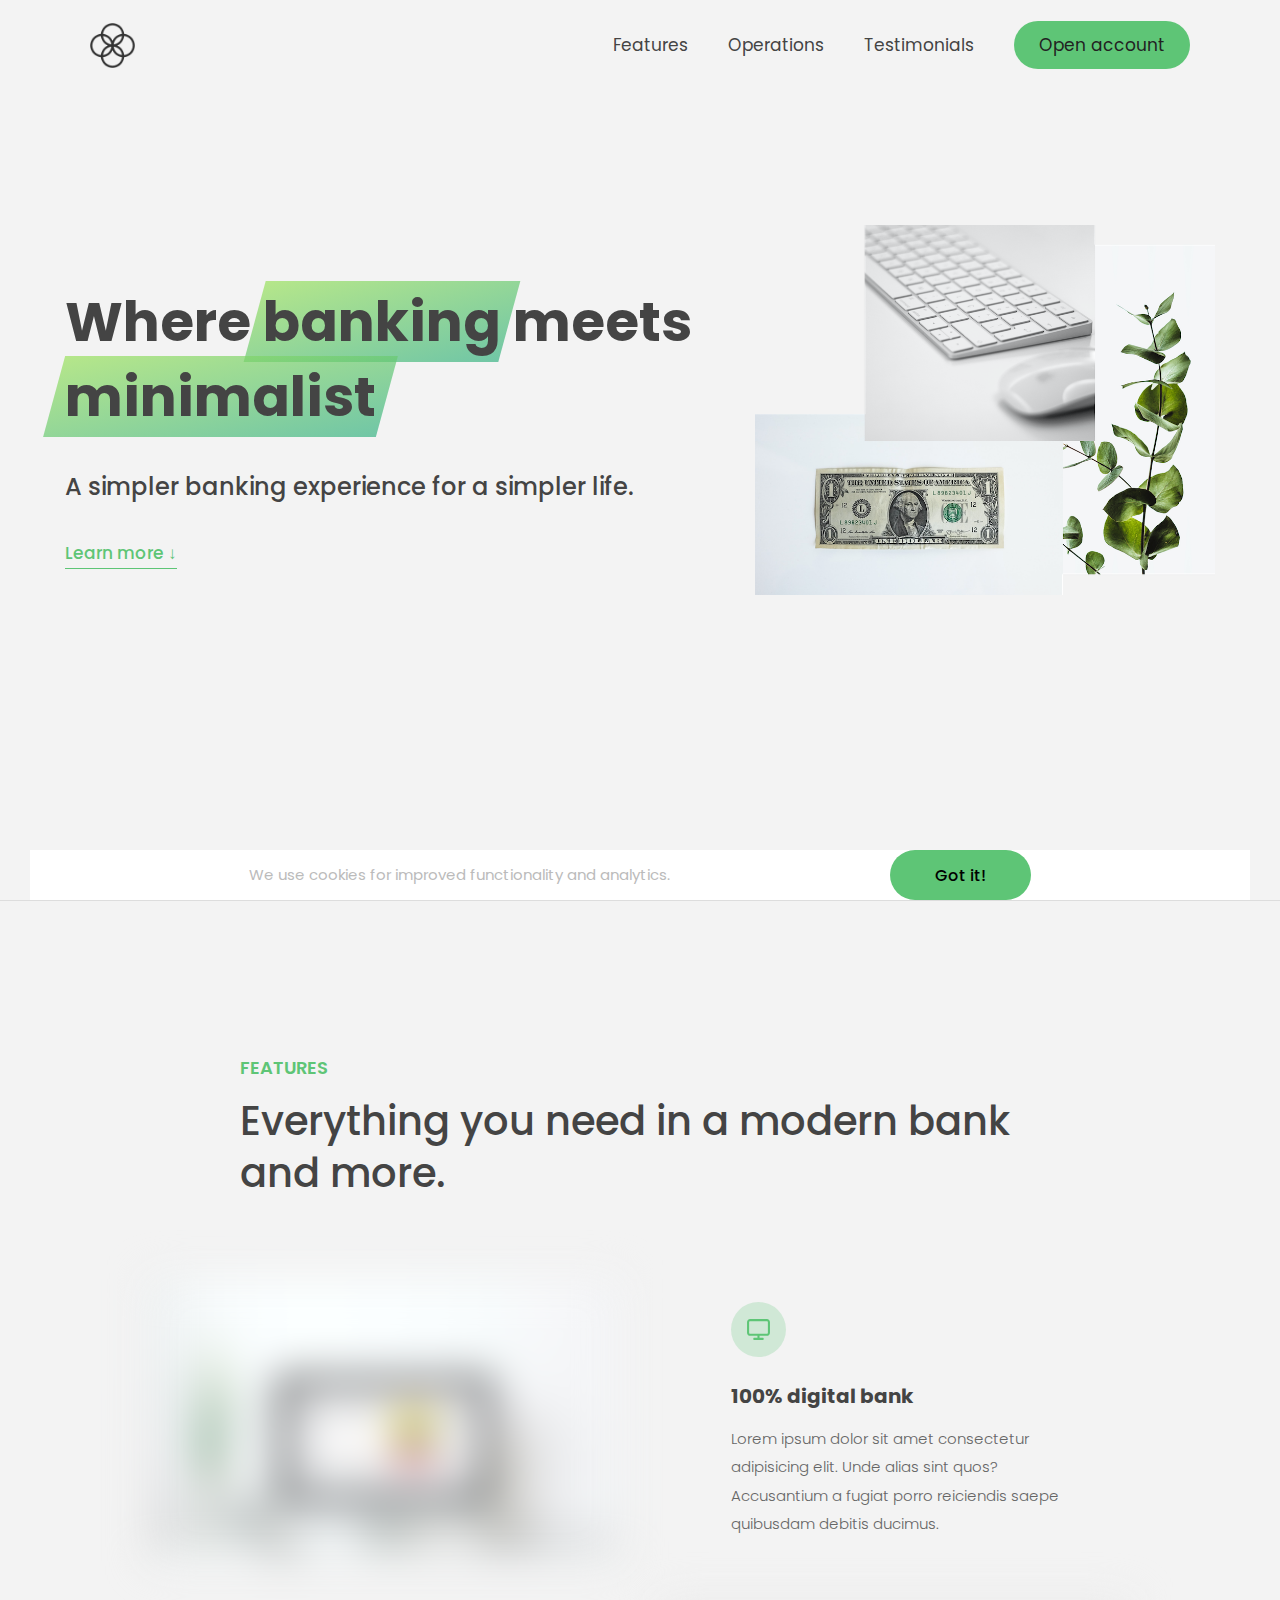
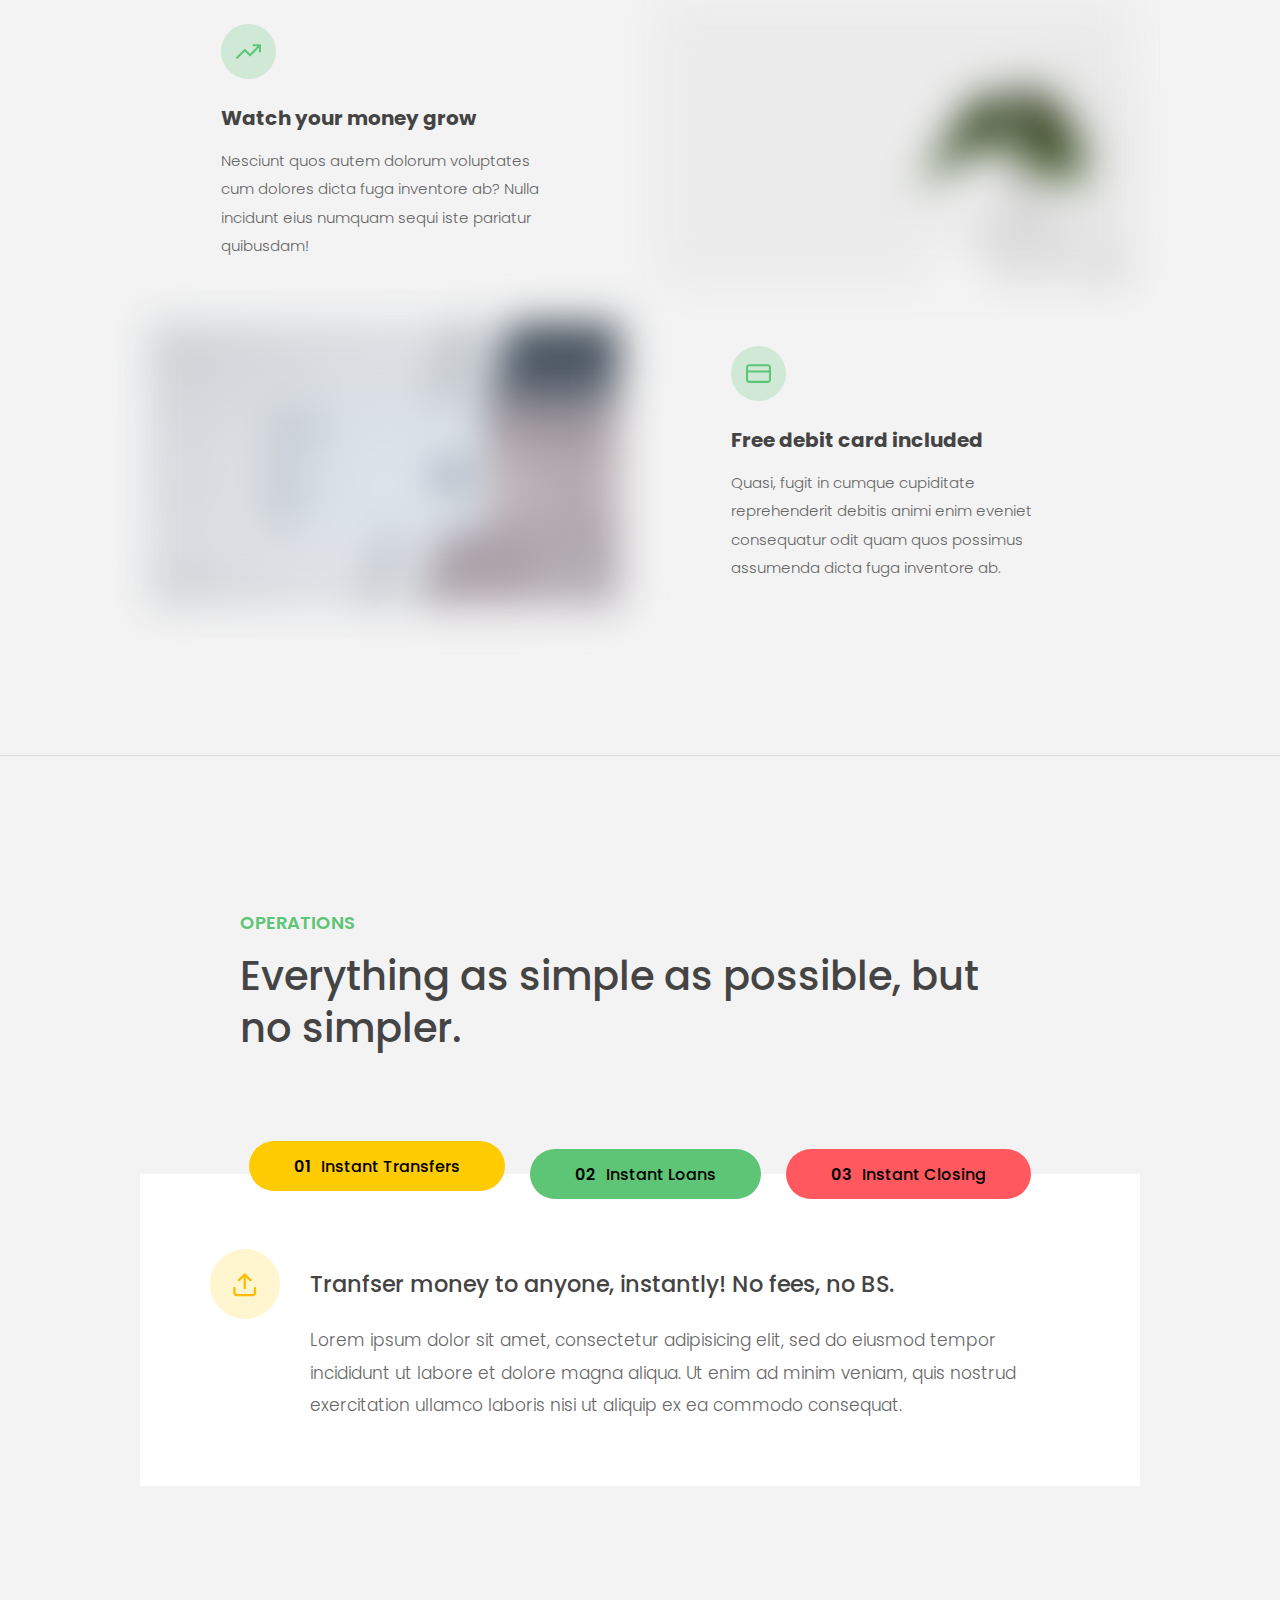
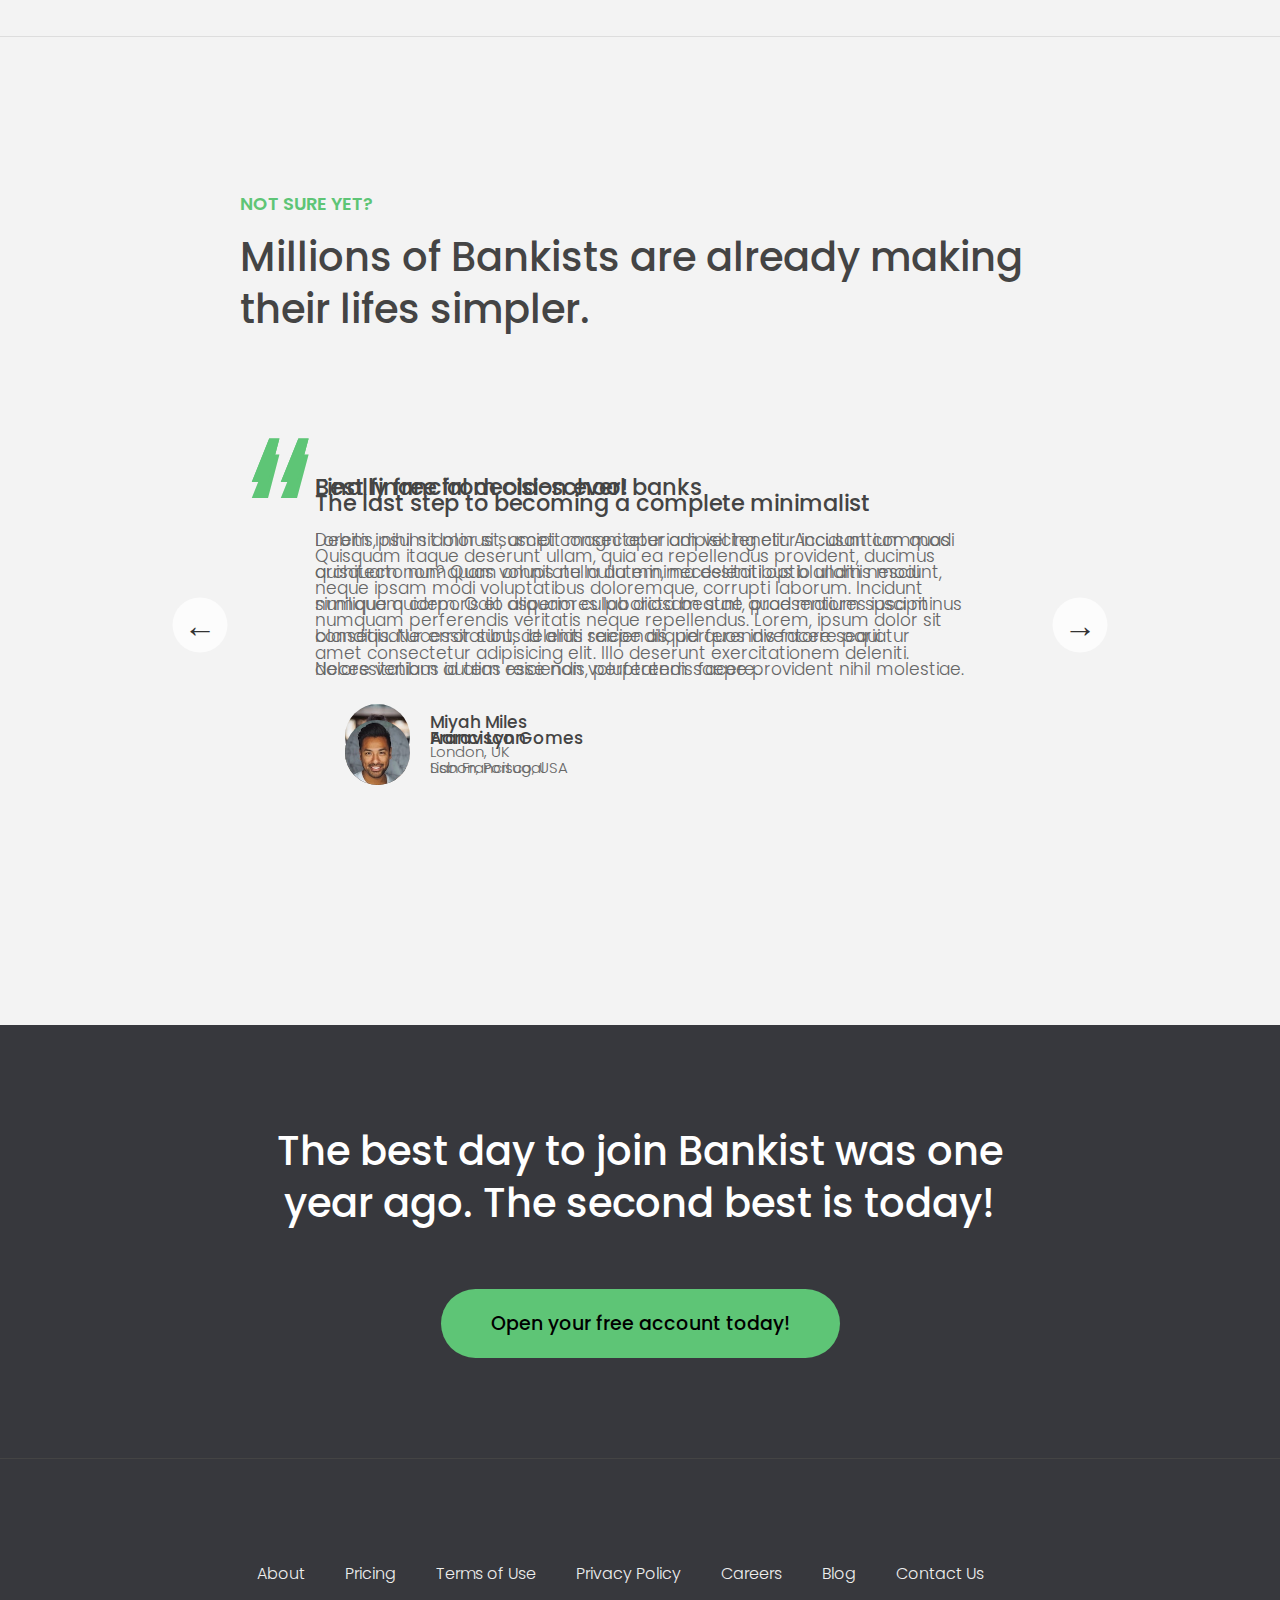
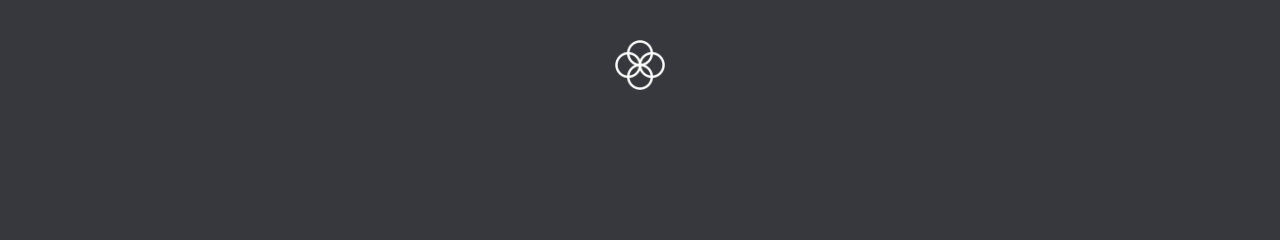
==== commit cf25a828: "feat: add cookie consent message" ====
--- a/index.html
+++ b/index.html
@@ -9,8 +9,8 @@
     <link
       href="https://fonts.googleapis.com/css?family=Poppins:300,400,500,600&display=swap"
       rel="stylesheet" />
-    <link rel="stylesheet" href="./styles/index.css" />
-    <title>Bankist | When Banking meets Minimalist</title>
+    <link rel="stylesheet" href="./styles/index.min.css" />
+    <title>Bankist | Where Banking meets Minimalist</title>
     <body>
       <header class="header">
         <nav class="nav">
@@ -33,7 +33,7 @@
 
         <div class="header__title">
           <h1>
-            When
+            Where
             <!-- Green highlight effect -->
             <span class="highlight">banking</span>
             meets<br />
--- a/styles/index.min.css
+++ b/styles/index.min.css
@@ -0,0 +1 @@
+:root{--color-primary: #5ec576;--color-secondary: #ffcb03;--color-tertiary: #ff585f;--color-primary-darker: #4bbb7d;--color-secondary-darker: #ffbb00;--color-tertiary-darker: #fd424b;--color-primary-opacity: #5ec5763a;--color-secondary-opacity: #ffcd0331;--color-tertiary-opacity: #ff58602d;--gradient-primary: linear-gradient(to top left, #39b385, #9be15d);--gradient-secondary: linear-gradient(to top left, #ffb003, #ffcb03)}*{margin:0;padding:0;box-sizing:inherit}html{font-size:62.5%;box-sizing:border-box}body{font-family:"Poppins",sans-serif;font-weight:300;color:#444;line-height:1.9;background-color:#f3f3f3}.section{padding:15rem 3rem;border-top:1px solid #ddd;transition:transform 1s,opacity 1s}.section--hidden{opacity:0;transform:translateY(8rem)}.section__title{max-width:80rem;margin:0 auto 8rem auto}.section__description{font-size:1.8rem;font-weight:600;text-transform:uppercase;color:var(--color-primary);margin-bottom:1rem}.section__header{font-size:4rem;line-height:1.3;font-weight:500}.btn{display:inline-block;background-color:var(--color-primary);font-size:1.6rem;font-family:inherit;font-weight:500;border:none;padding:1.25rem 4.5rem;border-radius:10rem;cursor:pointer;transition:all .3s}.btn:hover{background-color:var(--color-primary-darker)}.btn--text{display:inline-block;background:none;font-size:1.7rem;font-family:inherit;font-weight:500;color:var(--color-primary);border:none;border-bottom:1px solid currentColor;padding-bottom:2px;cursor:pointer;transition:all .3s}p{color:#666}button:focus{outline:none}img{transition:filter .5s}.lazy-img{filter:blur(20px)}.nav{display:flex;justify-content:space-between;align-items:center;height:9rem;width:100%;padding:0 6rem;z-index:100}.nav.sticky{position:fixed;background-color:rgba(255,255,255,.95)}.nav__logo{height:4.5rem;transition:all .3s}.nav__links{display:flex;align-items:center;list-style:none}.nav__item{margin-left:4rem}.nav__link:link,.nav__link:visited{font-size:1.7rem;font-weight:400;color:inherit;text-decoration:none;display:block;transition:all .3s}.nav__link--btn:link,.nav__link--btn:visited{padding:.8rem 2.5rem;border-radius:3rem;background-color:var(--color-primary);color:#222}.nav__link--btn:hover,.nav__link--btn:active{color:inherit;background-color:var(--color-primary-darker);color:#333}.header{padding:0 3rem;height:100vh;display:flex;flex-direction:column;align-items:center}.header__title{flex:1;max-width:115rem;display:grid;grid-template-columns:3fr 2fr;row-gap:3rem;align-content:center;justify-content:center;align-items:start;justify-items:start}h1{font-size:5.5rem;line-height:1.35}h4{font-size:2.4rem;font-weight:500}.header__img{width:100%;grid-column:2/3;grid-row:1/span 4;transform:translateY(-6rem)}.highlight{position:relative}.highlight::after{display:block;content:"";position:absolute;bottom:0;left:0;height:100%;width:100%;z-index:-1;opacity:.7;transform:scale(1.07, 1.05) skewX(-15deg);background-image:var(--gradient-primary)}.features{display:grid;grid-template-columns:1fr 1fr;gap:4rem;margin:0 12rem}.features__img{width:100%}.features__feature{align-self:center;justify-self:center;width:70%;font-size:1.5rem}.features__icon{display:flex;align-items:center;justify-content:center;background-color:var(--color-primary-opacity);height:5.5rem;width:5.5rem;border-radius:50%;margin-bottom:2rem}.features__icon svg{height:2.5rem;width:2.5rem;fill:var(--color-primary)}.features__header{font-size:2rem;margin-bottom:1rem}.operations{max-width:100rem;margin:12rem auto 0 auto;background-color:#fff}.operations__tab-container{display:flex;justify-content:center}.operations__tab{margin-right:2.5rem;transform:translateY(-50%)}.operations__tab span{margin-right:1rem;font-weight:600;display:inline-block}.operations__tab--1{background-color:var(--color-secondary)}.operations__tab--1:hover{background-color:var(--color-secondary-darker)}.operations__tab--3{background-color:var(--color-tertiary);margin:0}.operations__tab--3:hover{background-color:var(--color-tertiary-darker)}.operations__tab--active{transform:translateY(-66%)}.operations__content{display:none;font-size:1.7rem;padding:2.5rem 7rem 6.5rem 7rem}.operations__content--active{display:grid;grid-template-columns:7rem 1fr;-moz-column-gap:3rem;column-gap:3rem;row-gap:.5rem}.operations__header{font-size:2.25rem;font-weight:500;align-self:center}.operations__icon{display:flex;align-items:center;justify-content:center;height:7rem;width:7rem;border-radius:50%}.operations__icon svg{height:2.75rem;width:2.75rem}.operations__content p{grid-column:2}.operations__icon--1{background-color:var(--color-secondary-opacity)}.operations__icon--2{background-color:var(--color-primary-opacity)}.operations__icon--3{background-color:var(--color-tertiary-opacity)}.operations__icon--1 svg{fill:var(--color-secondary-darker)}.operations__icon--2 svg{fill:var(--color-primary)}.operations__icon--3 svg{fill:var(--color-tertiary)}.slider{max-width:100rem;height:50rem;margin:0 auto;position:relative;overflow:hidden}.slide{position:absolute;top:0;width:100%;height:50rem;display:flex;align-items:center;justify-content:center;transition:transform 1s}.slide>img{width:100%;height:100%;-o-object-fit:cover;object-fit:cover}.slider__btn{position:absolute;top:50%;z-index:10;border:none;background:rgba(255,255,255,.7);font-family:inherit;color:#333;border-radius:50%;height:5.5rem;width:5.5rem;font-size:3.25rem;cursor:pointer}.slider__btn--left{left:6%;transform:translate(-50%, -50%)}.slider__btn--right{right:6%;transform:translate(50%, -50%)}.dots{position:absolute;bottom:5%;left:50%;transform:translateX(-50%);display:flex}.dots__dot{border:none;background-color:#b9b9b9;opacity:.7;height:1rem;width:1rem;border-radius:50%;margin-right:1.75rem;cursor:pointer;transition:all .5s}.dots__dot:last-child{margin:0}.dots__dot--active{background-color:#888;opacity:1}.testimonial{width:65%;position:relative}.testimonial::before{content:"“";position:absolute;top:-5.7rem;left:-6.8rem;line-height:1;font-size:20rem;font-family:inherit;color:var(--color-primary);z-index:-1}.testimonial__header{font-size:2.25rem;font-weight:500;margin-bottom:1.5rem}.testimonial__text{font-size:1.7rem;margin-bottom:3.5rem;color:#666}.testimonial__author{margin-left:3rem;font-style:normal;display:grid;grid-template-columns:6.5rem 1fr;-moz-column-gap:2rem;column-gap:2rem}.testimonial__photo{grid-row:1/span 2;width:6.5rem;border-radius:50%}.testimonial__name{font-size:1.7rem;font-weight:500;align-self:end;margin:0}.testimonial__location{font-size:1.5rem}.section__title--testimonials{margin-bottom:4rem}.section--sign-up{background-color:#37383d;border-top:none;border-bottom:1px solid #444;text-align:center;padding:10rem 3rem}.section--sign-up .section__header{color:#fff;text-align:center}.section--sign-up .section__title{margin-bottom:6rem}.section--sign-up .btn{font-size:1.9rem;padding:2rem 5rem}.footer{padding:10rem 3rem;background-color:#37383d}.footer__nav{list-style:none;display:flex;justify-content:center;margin-bottom:5rem}.footer__item{margin-right:4rem}.footer__link{font-size:1.6rem;color:#eee;text-decoration:none}.footer__logo{height:5rem;display:block;margin:0 auto;margin-bottom:5rem}.footer__copyright{font-size:1.4rem;color:#aaa;text-align:center}.footer__copyright .footer__link{font-size:1.4rem}.modal{position:fixed;top:50%;left:50%;transform:translate(-50%, -50%);max-width:60rem;background-color:#f3f3f3;padding:5rem 6rem;box-shadow:0 4rem 6rem rgba(0,0,0,.3);z-index:1000;transition:all .5s}.overlay{position:fixed;top:0;left:0;width:100%;height:100%;background-color:rgba(0,0,0,.5);-webkit-backdrop-filter:blur(4px);backdrop-filter:blur(4px);z-index:100;transition:all .5s}.modal__header{font-size:3.25rem;margin-bottom:4.5rem;line-height:1.5}.modal__form{margin:0 3rem;display:grid;grid-template-columns:1fr 2fr;align-items:center;gap:2.5rem}.modal__form label{font-size:1.7rem;font-weight:500}.modal__form input{font-size:1.7rem;padding:1rem 1.5rem;border:1px solid #ddd;border-radius:.5rem}.modal__form button{grid-column:1/span 2;justify-self:center;margin-top:1rem}.btn--close-modal{font-family:inherit;color:inherit;position:absolute;top:.5rem;right:2rem;font-size:4rem;cursor:pointer;border:none;background:none}.hidden{visibility:hidden;opacity:0}.cookie-message{display:flex;align-items:center;justify-content:space-evenly;width:100%;background-color:#fff;color:#bbb;font-size:1.5rem;font-weight:400}/*# sourceMappingURL=index.min.css.map */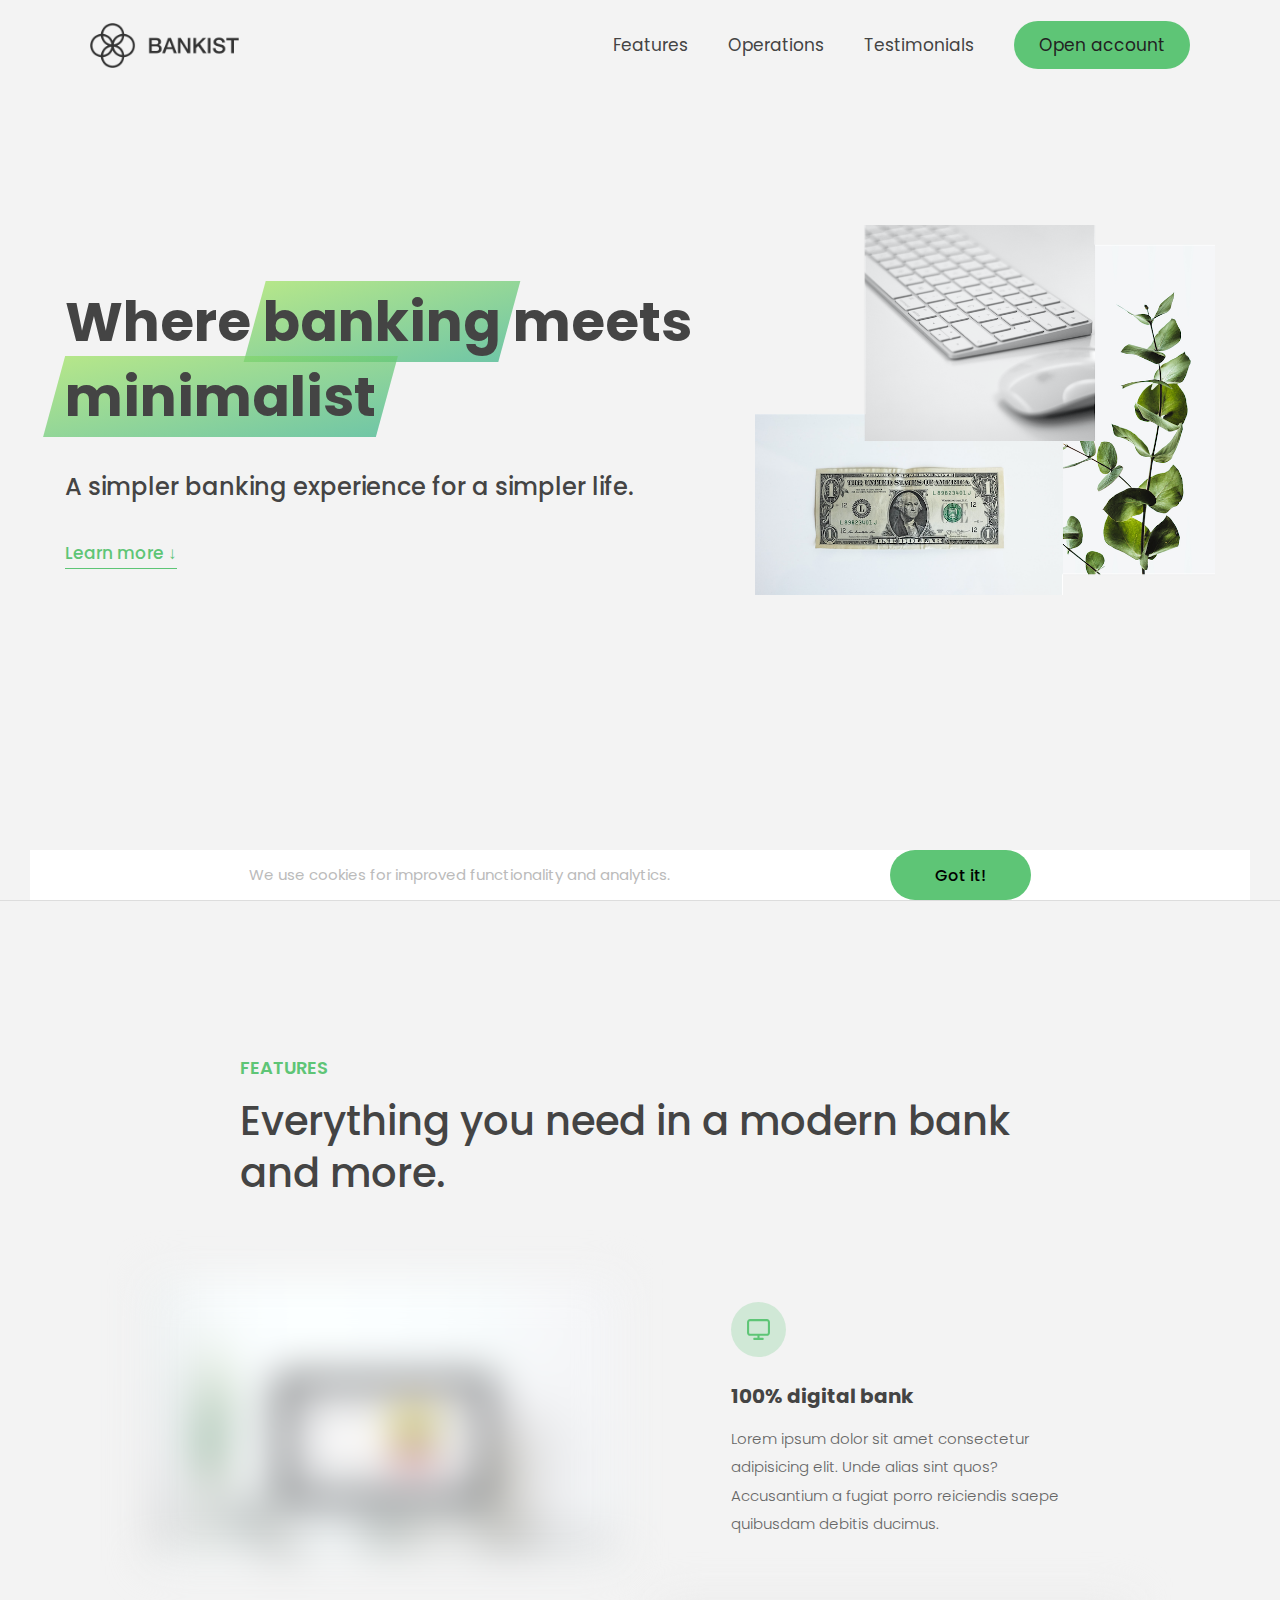
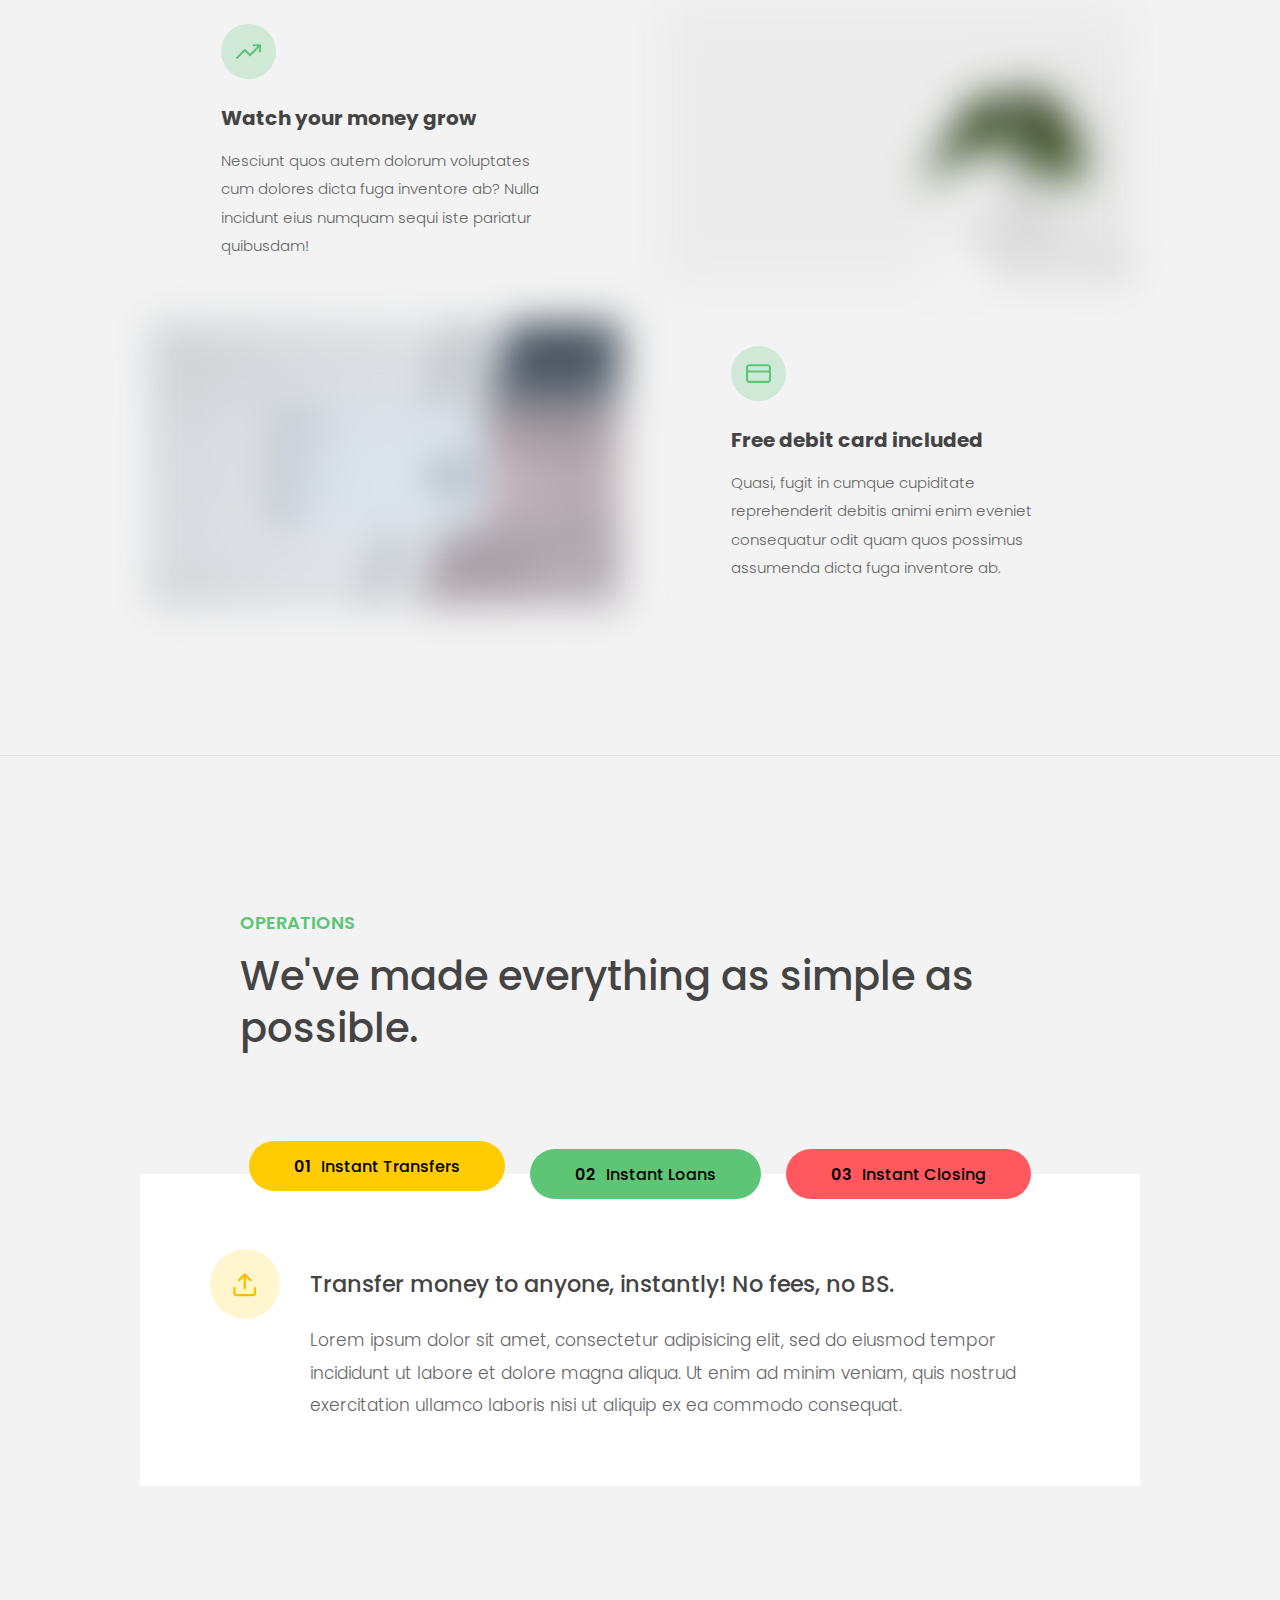
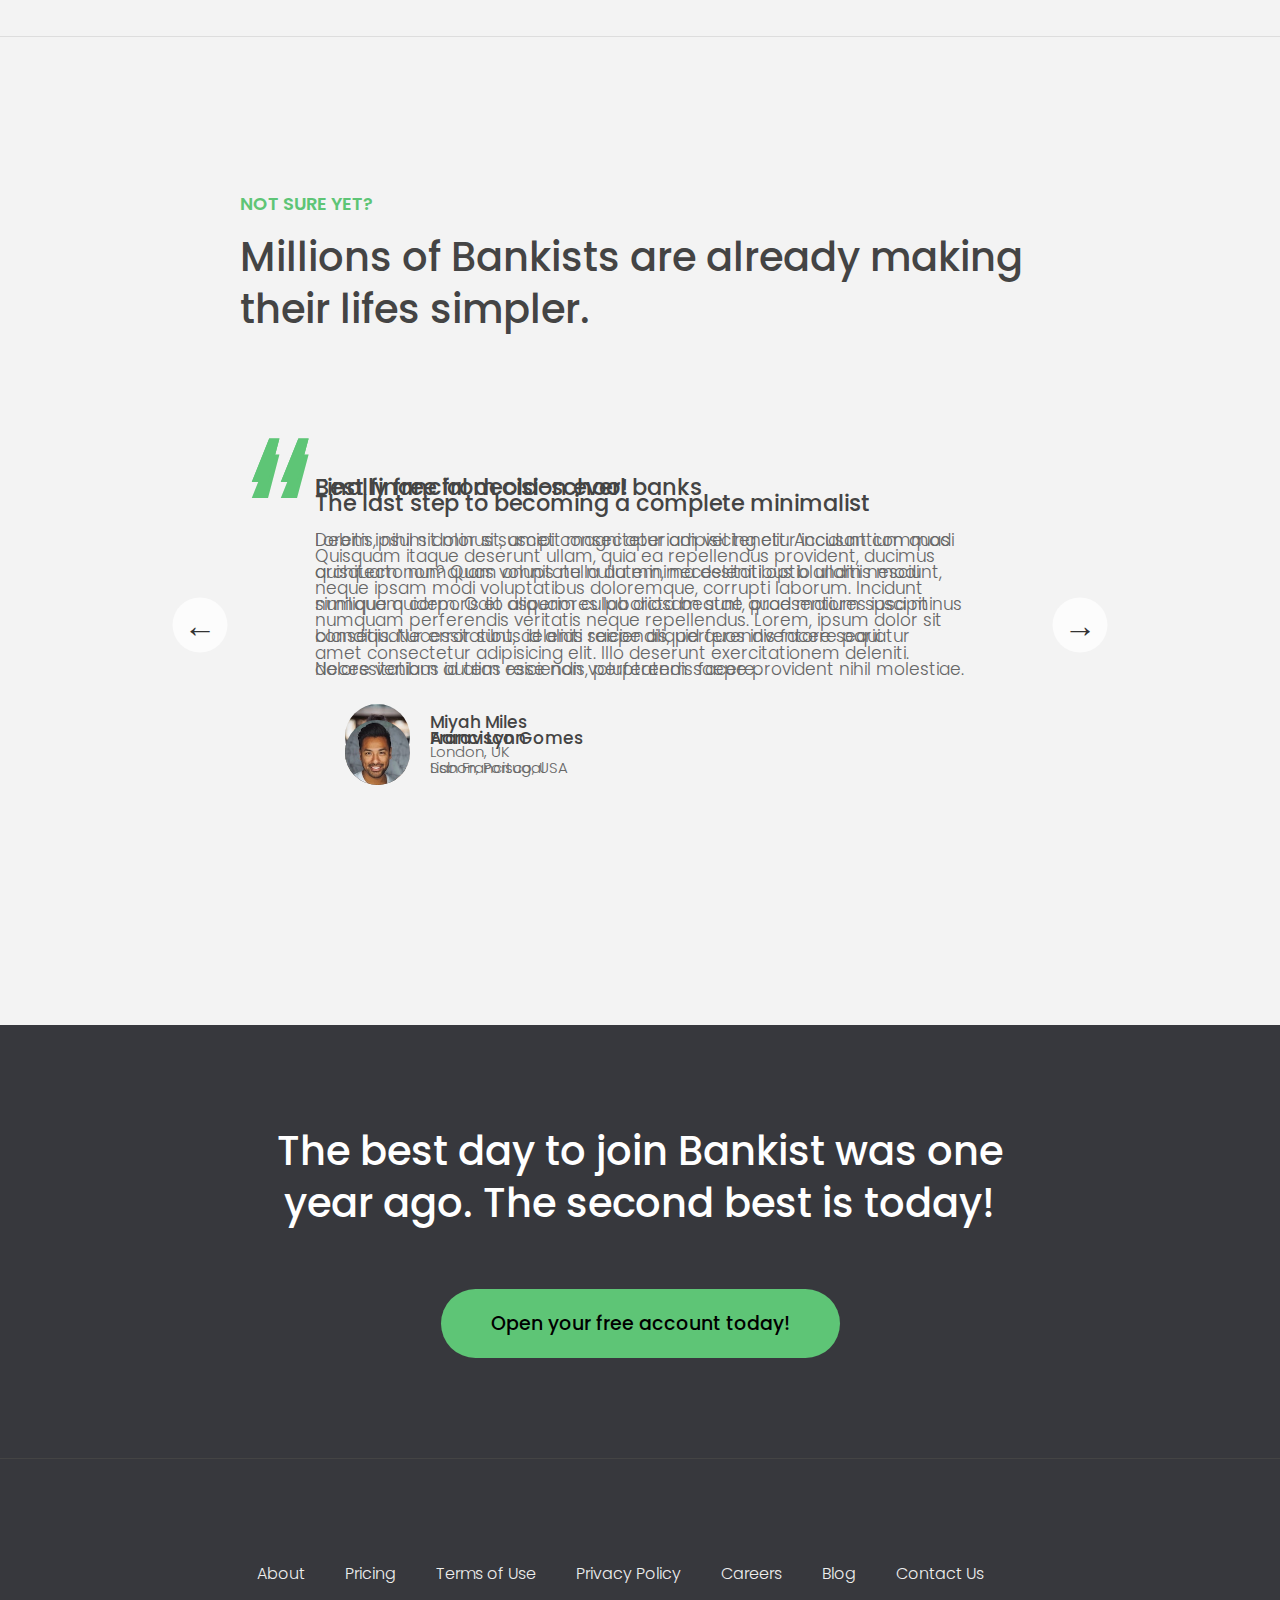
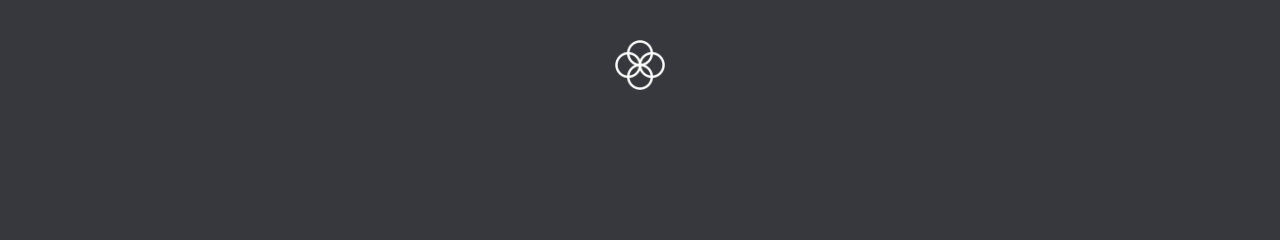
==== commit eb71b804: "chores: update logo from minimal version to full version" ====
--- a/index.html
+++ b/index.html
@@ -10,11 +10,11 @@
       href="https://fonts.googleapis.com/css?family=Poppins:300,400,500,600&display=swap"
       rel="stylesheet" />
     <link rel="stylesheet" href="./styles/index.min.css" />
-    <title>Bankist | Where Banking meets Minimalist</title>
+    <title>Bankist | Where Banking meets Minimalism</title>
     <body>
       <header class="header">
         <nav class="nav">
-          <img src="/images/logo.png" alt="Bankist logo" class="nav__logo" id="logo" />
+          <img src="/images/logo-full.png" alt="Bankist logo" class="nav__logo" id="logo" />
           <ul class="nav__links">
             <li class="nav__item">
               <a class="nav__link" href="#section--1">Features</a>
@@ -109,7 +109,7 @@
       <section class="section" id="section--2">
         <div class="section__title">
           <h2 class="section__description">Operations</h2>
-          <h3 class="section__header">Everything as simple as possible, but no simpler.</h3>
+          <h3 class="section__header">We've made everything as simple as possible.</h3>
         </div>
 
         <div class="operations">
@@ -132,7 +132,7 @@
                 <use xlink:href="/images/icons.svg#icon-upload"></use>
               </svg>
             </div>
-            <h5 class="operations__header">Tranfser money to anyone, instantly! No fees, no BS.</h5>
+            <h5 class="operations__header">Transfer money to anyone, instantly! No fees, no BS.</h5>
             <p>
               Lorem ipsum dolor sit amet, consectetur adipisicing elit, sed do eiusmod tempor
               incididunt ut labore et dolore magna aliqua. Ut enim ad minim veniam, quis nostrud
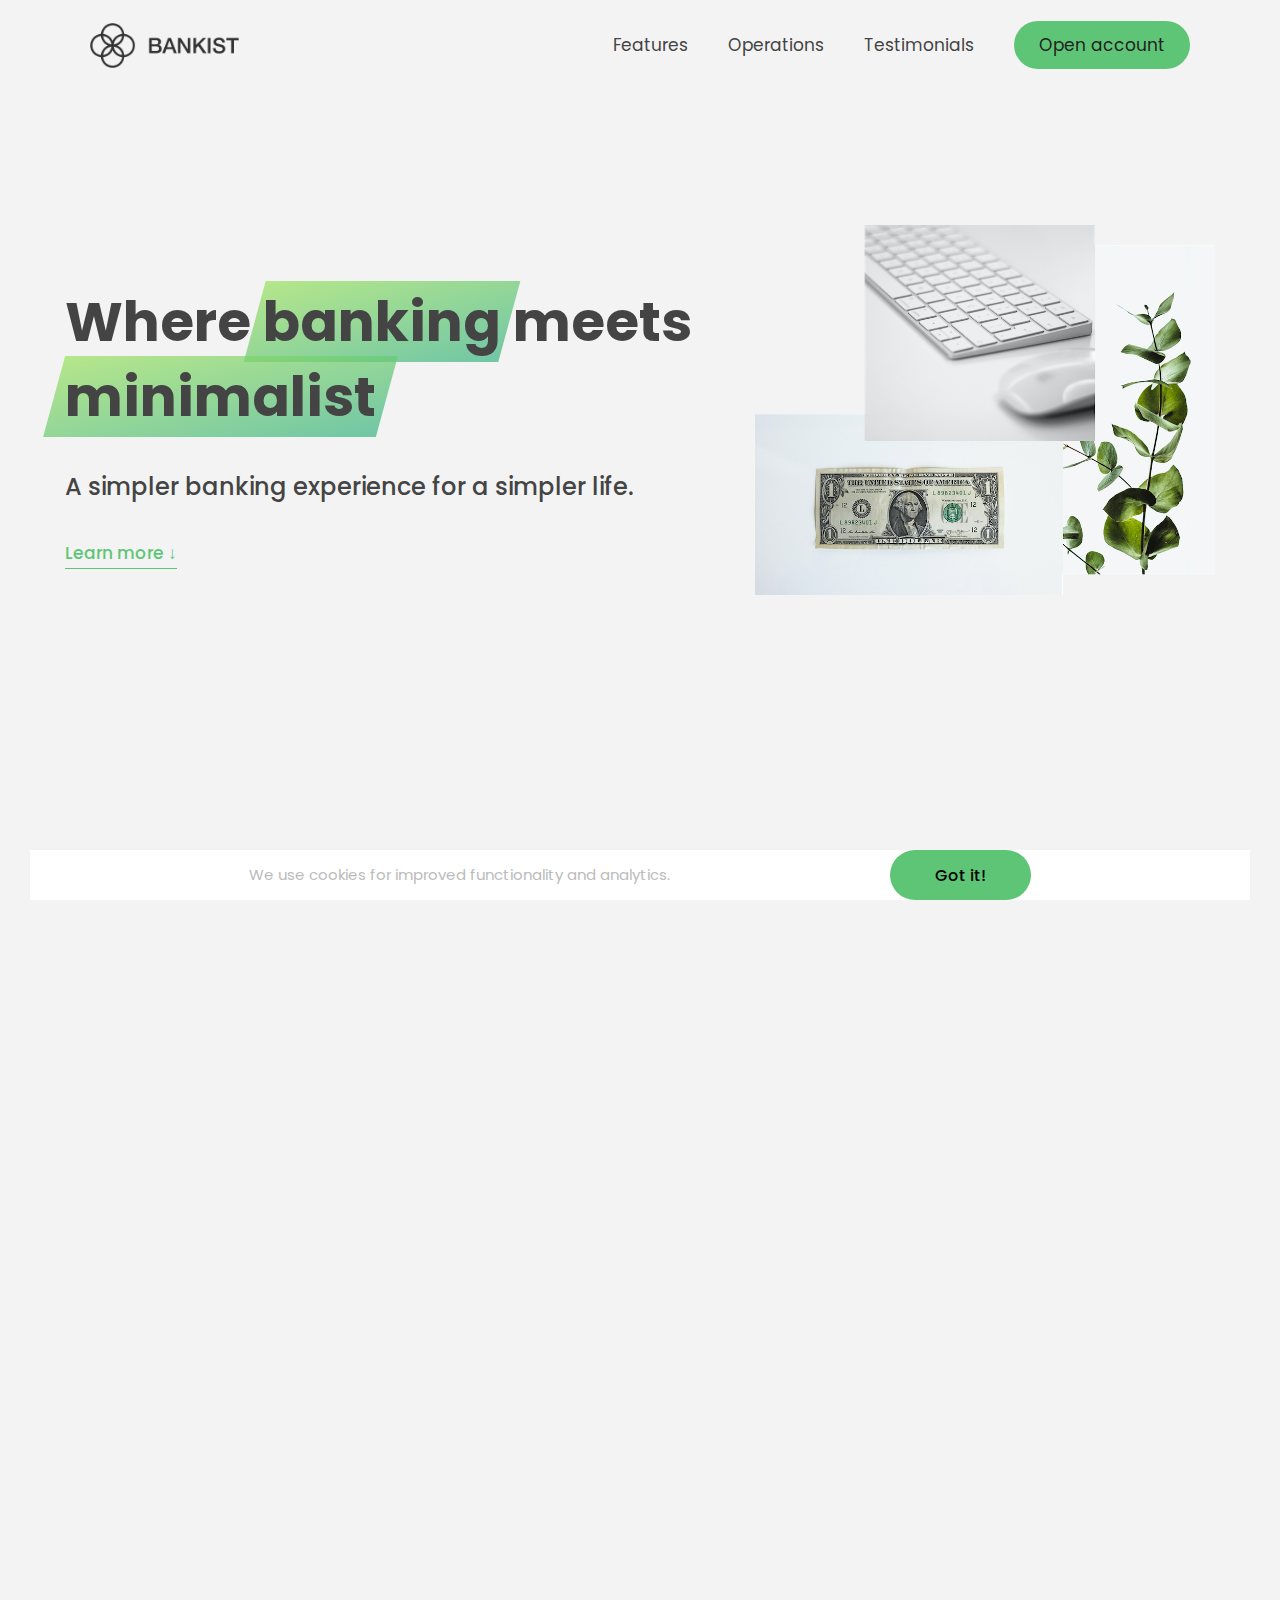
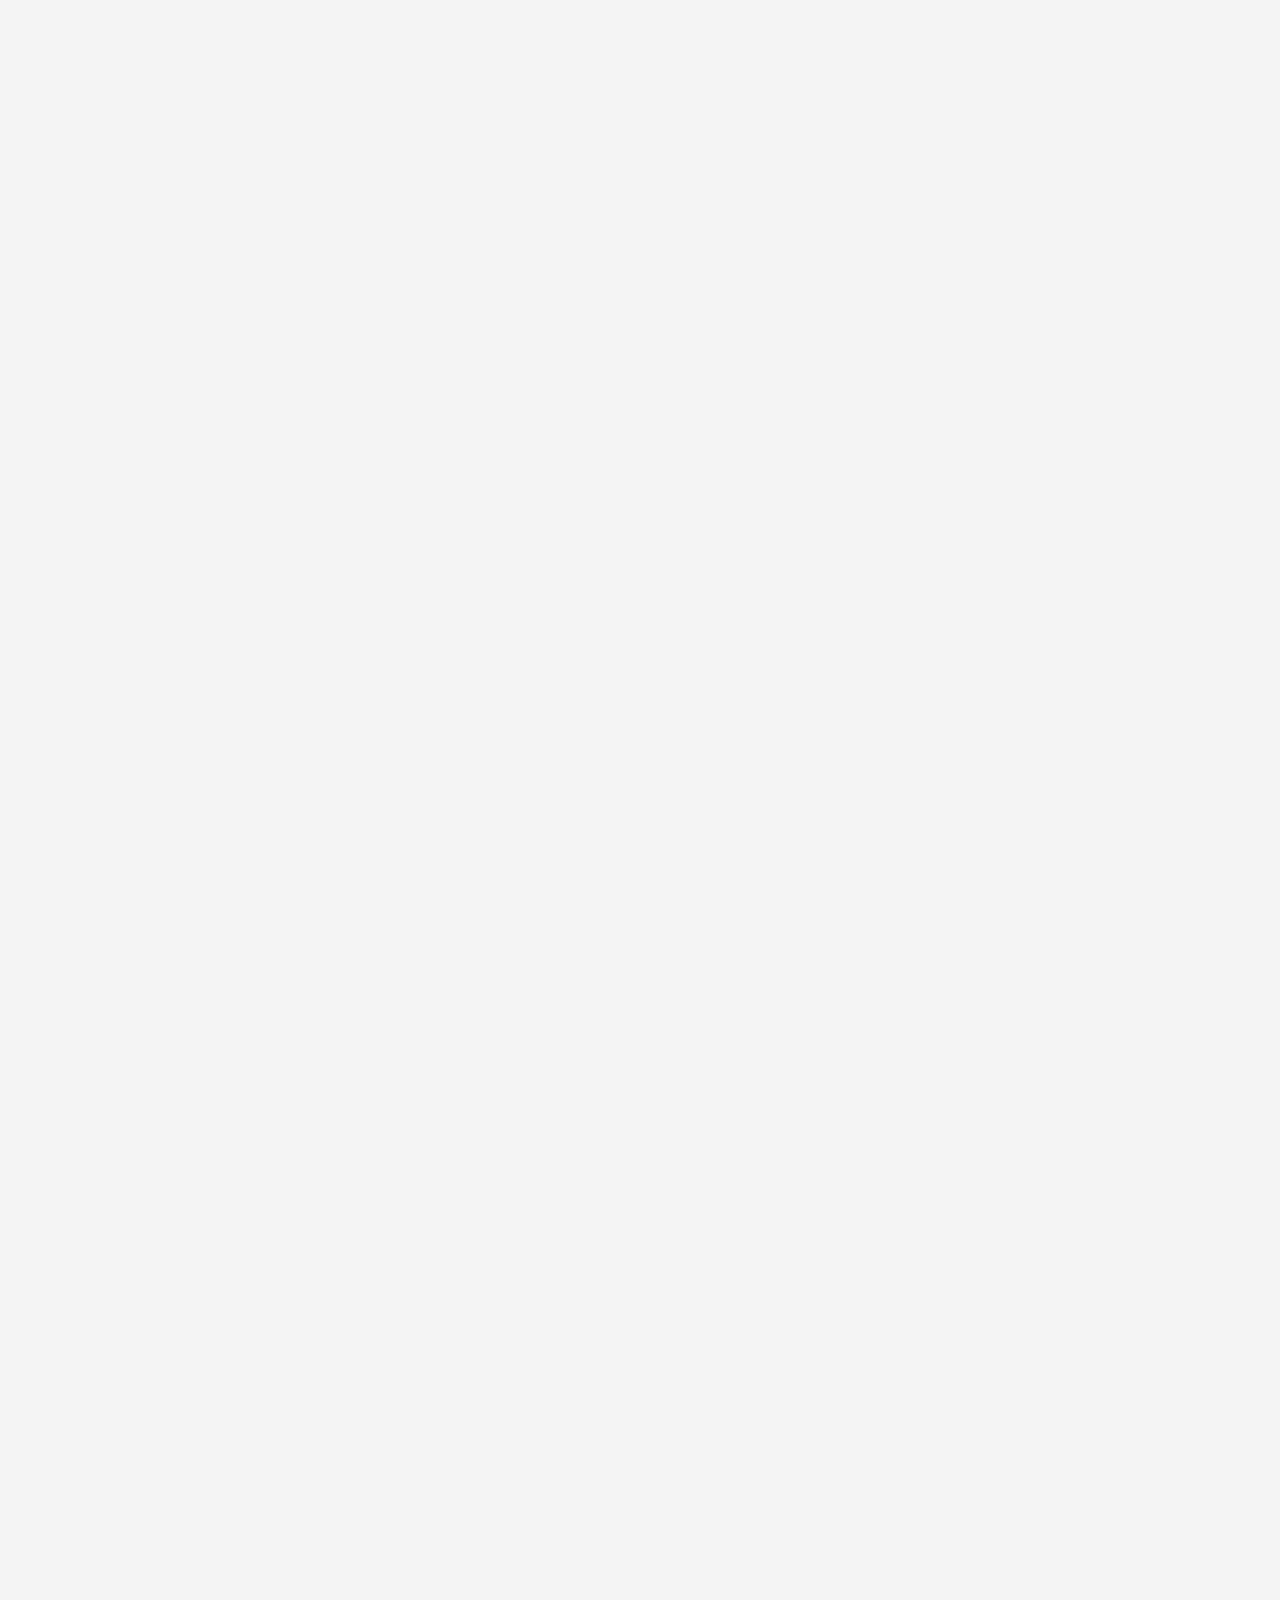
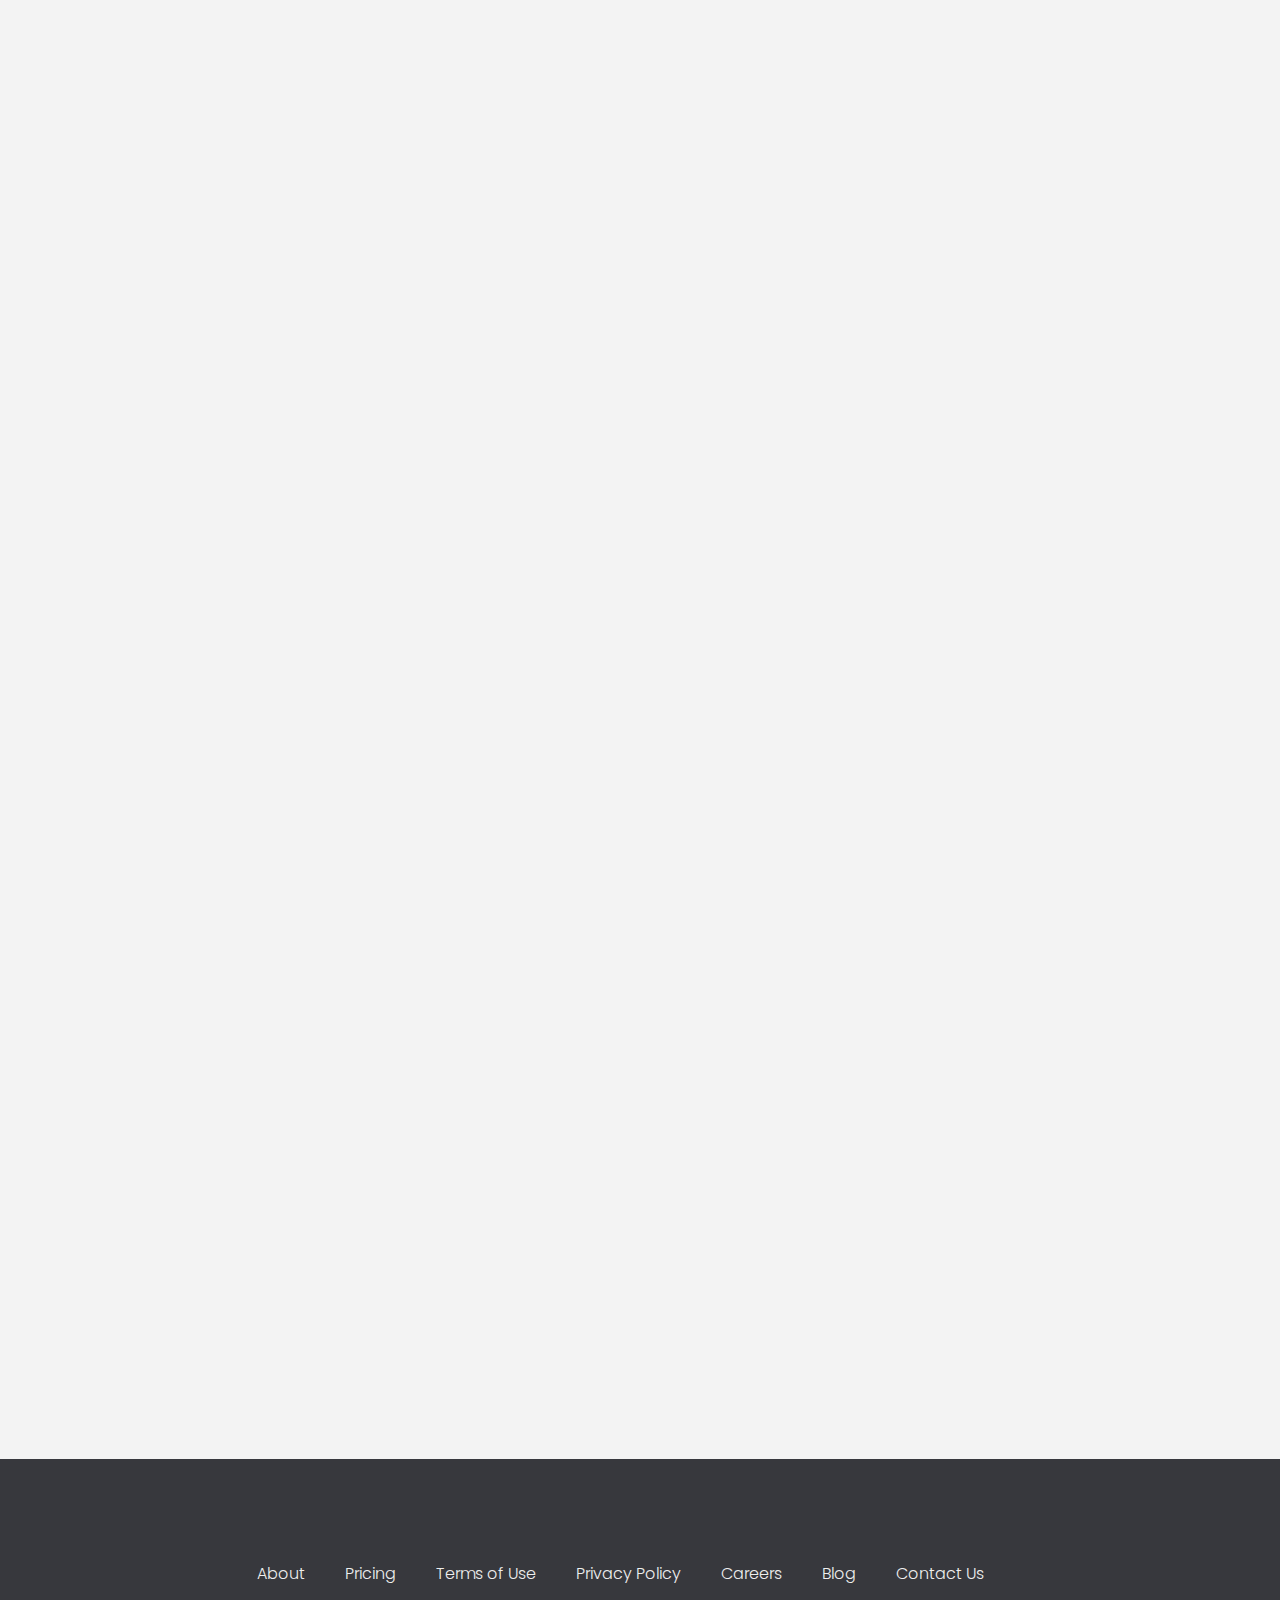
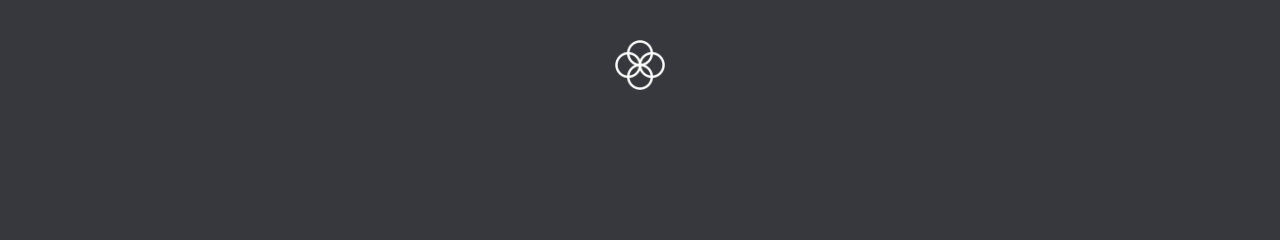
==== commit 439a95b2: "chores: update filepath for lazy loaded images" ====
--- a/index.html
+++ b/index.html
@@ -4,7 +4,7 @@
     <meta charset="UTF-8" />
     <meta name="viewport" content="width=device-width, initial-scale=1.0" />
     <meta http-equiv="X-UA-Compatible" content="ie=edge" />
-    <link rel="shortcut icon" type="image/png" href="img/icon.png" />
+    <link rel="shortcut icon" type="image/png" href="/images/icon.png" />
 
     <link
       href="https://fonts.googleapis.com/css?family=Poppins:300,400,500,600&display=swap"
@@ -53,7 +53,7 @@
         <div class="features">
           <img
             src="/images/digital-lazy.jpg"
-            data-src="img/digital.jpg"
+            data-src="/images/digital.jpg"
             alt="Computer"
             class="features__img lazy-img" />
           <div class="features__feature">
@@ -83,13 +83,13 @@
           </div>
           <img
             src="/images/grow-lazy.jpg"
-            data-src="img/grow.jpg"
+            data-src="/images/grow.jpg"
             alt="Plant"
             class="features__img lazy-img" />
 
           <img
             src="/images/card-lazy.jpg"
-            data-src="img/card.jpg"
+            data-src="/images/card.jpg"
             alt="Credit card"
             class="features__img lazy-img" />
           <div class="features__feature">
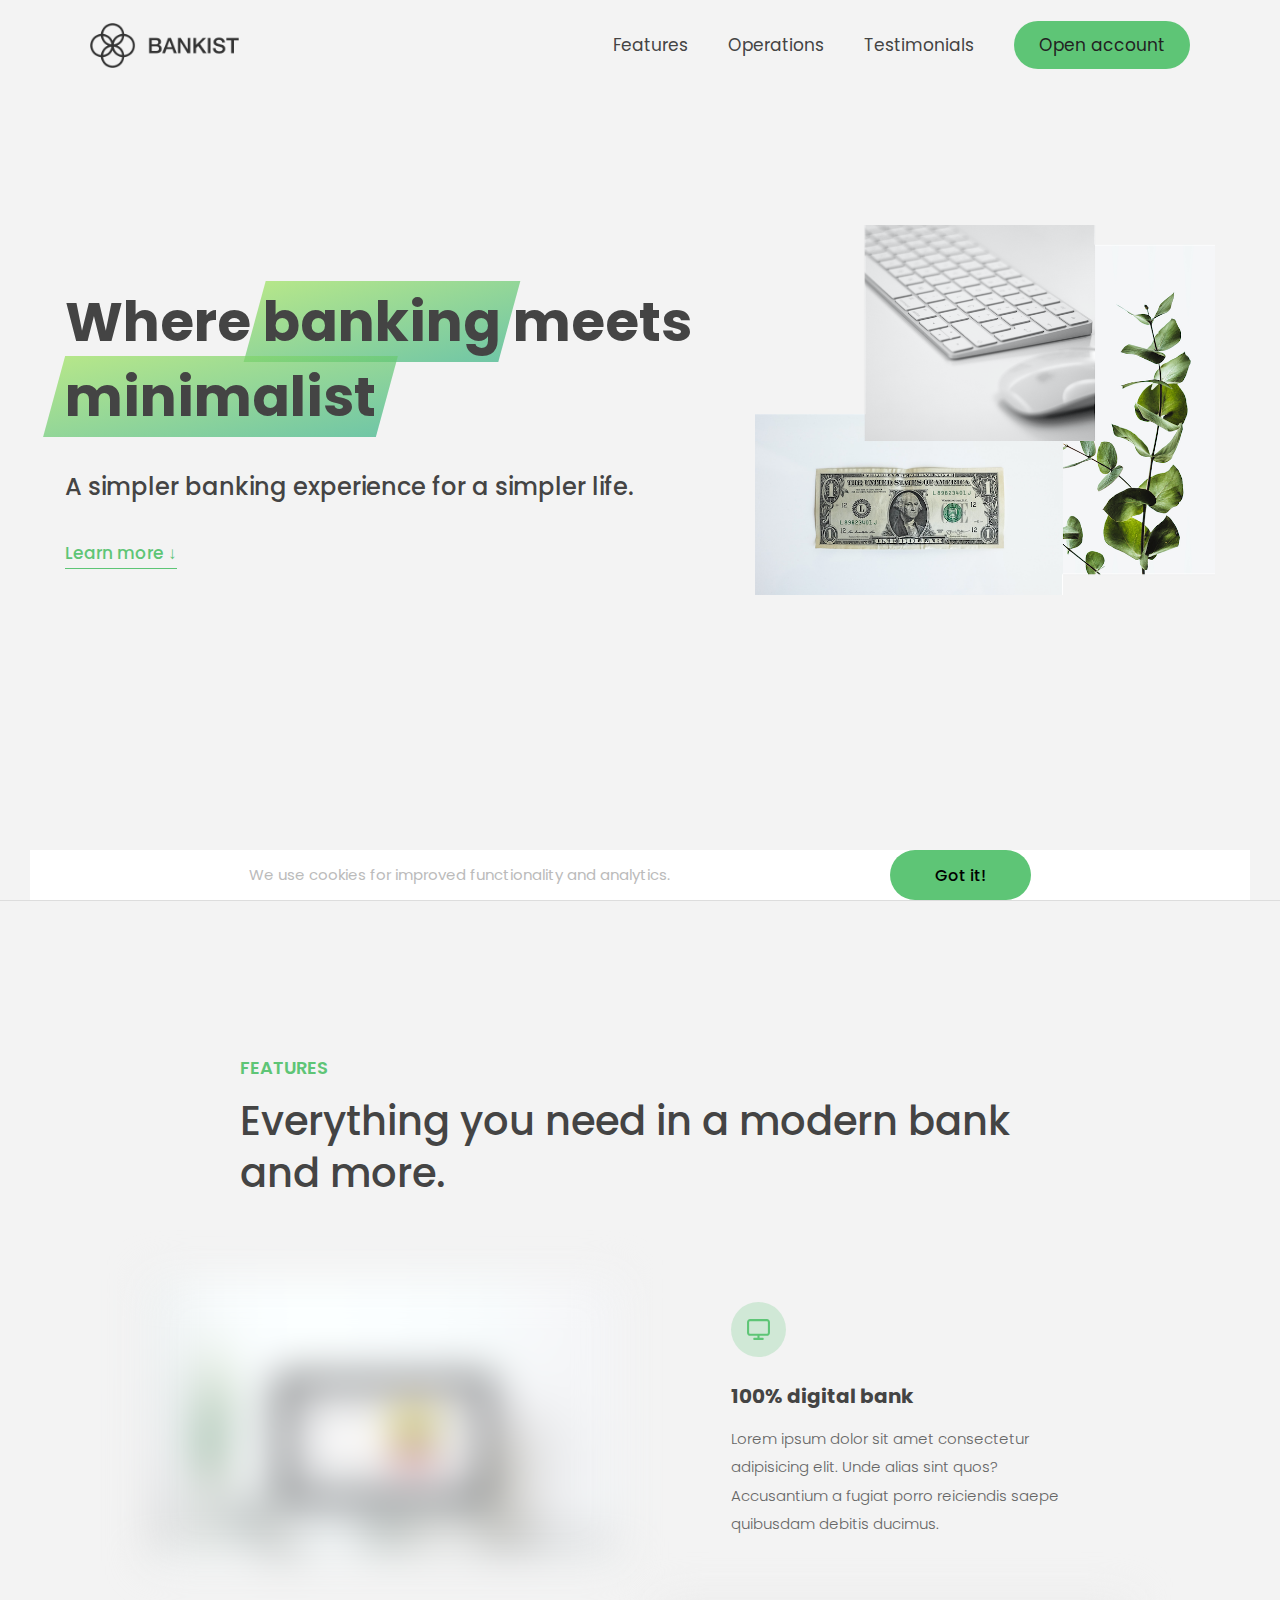
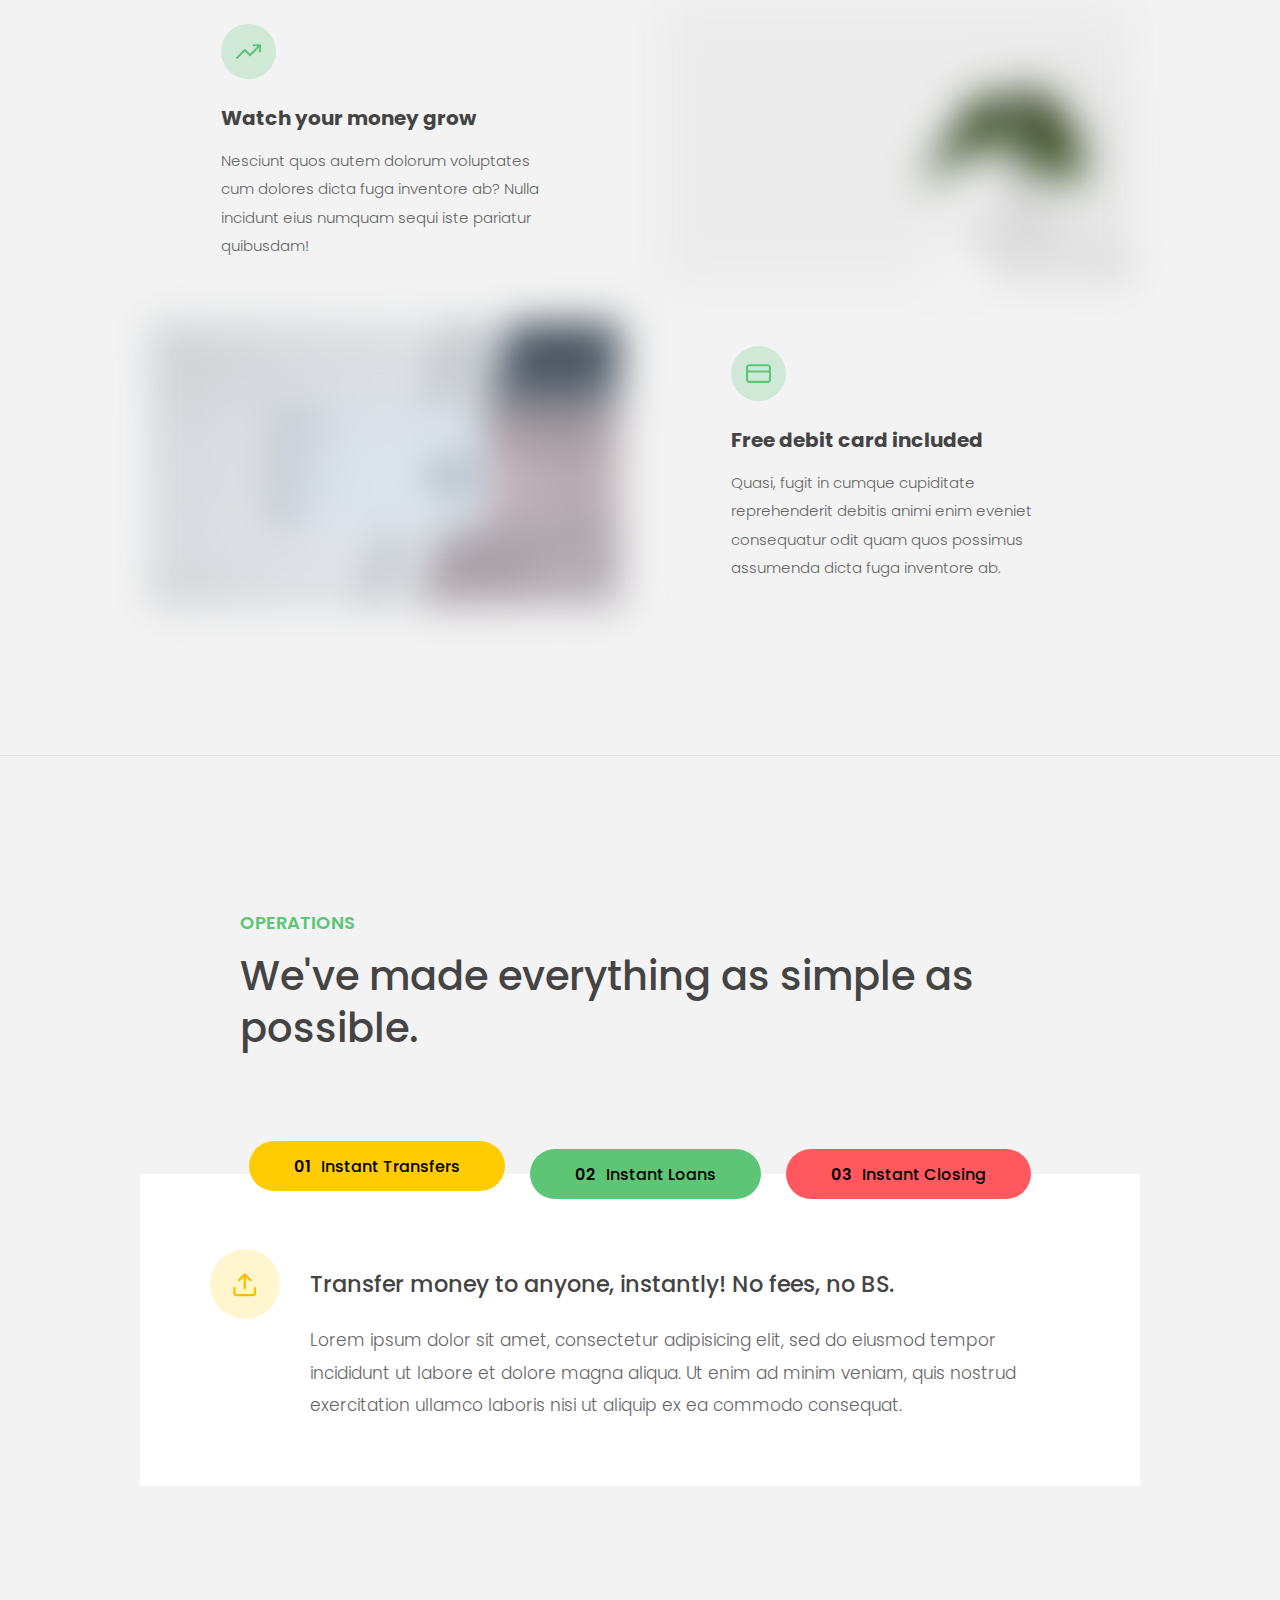
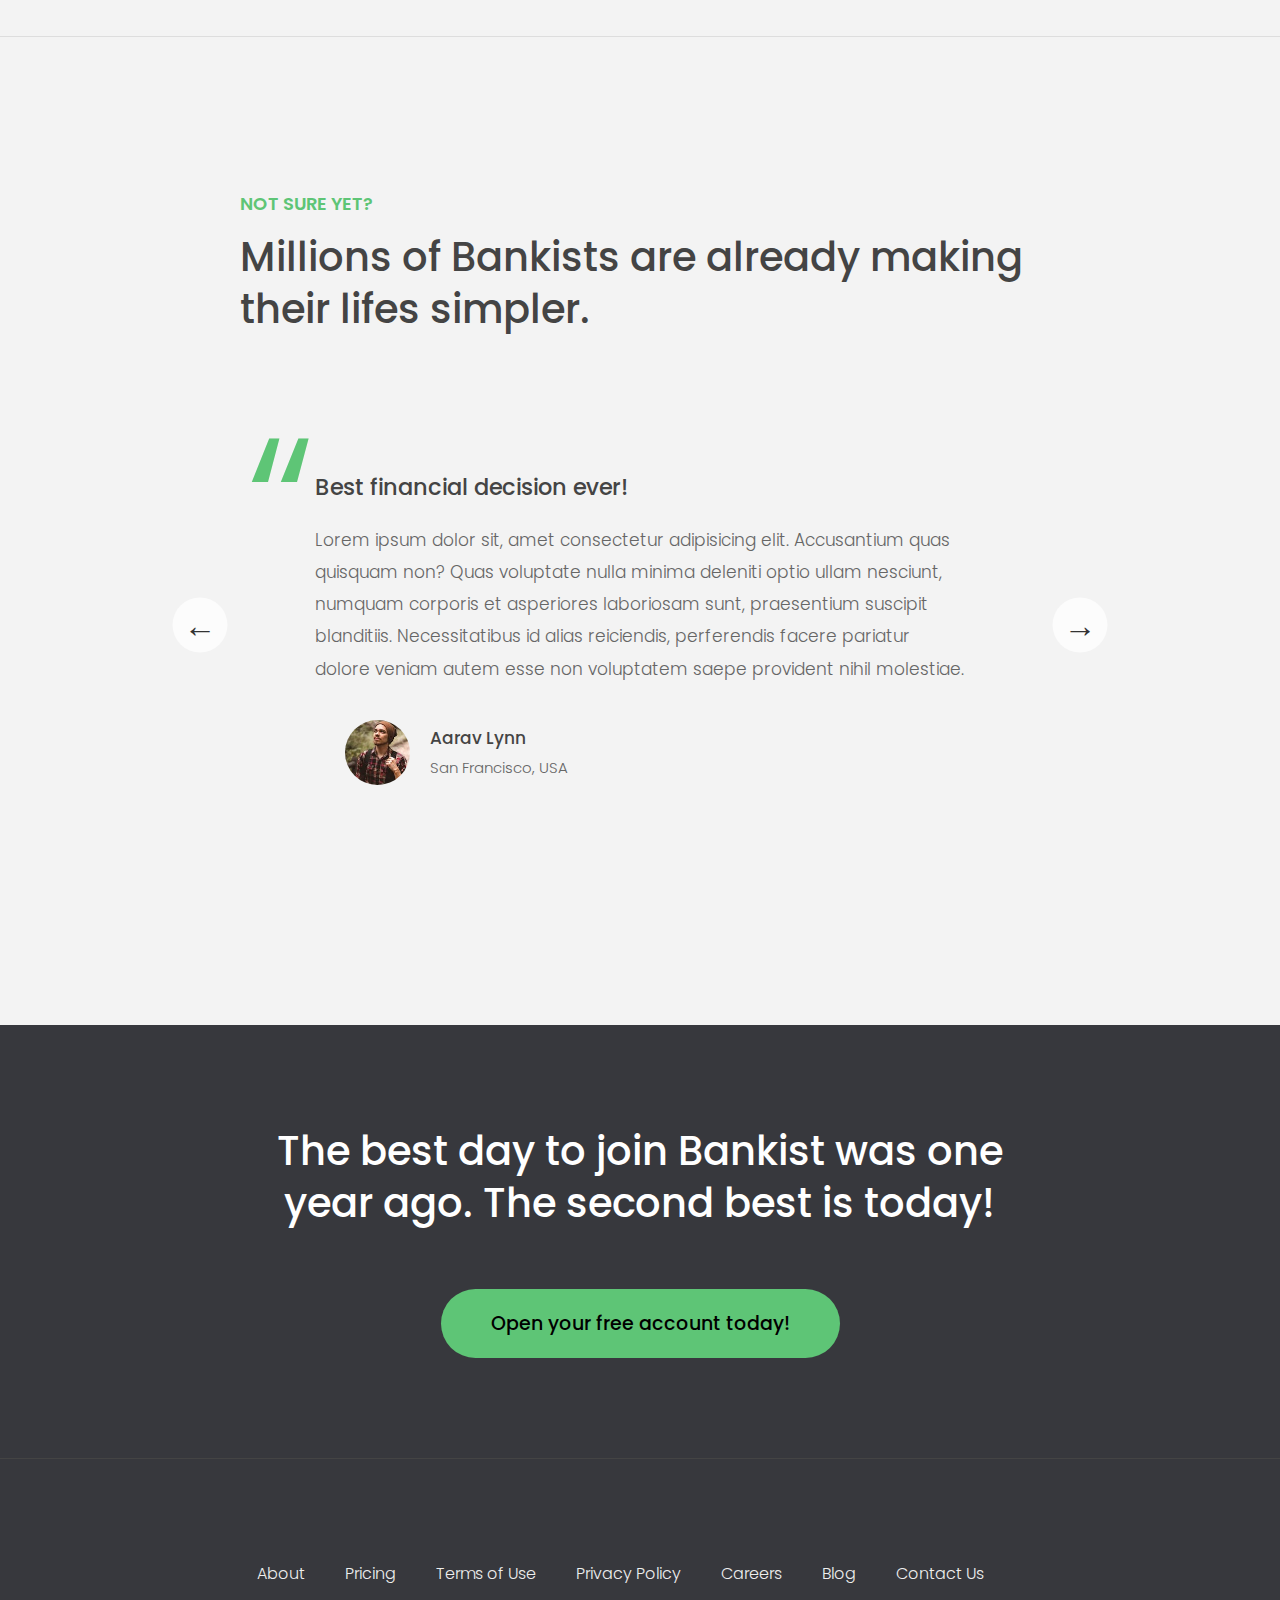
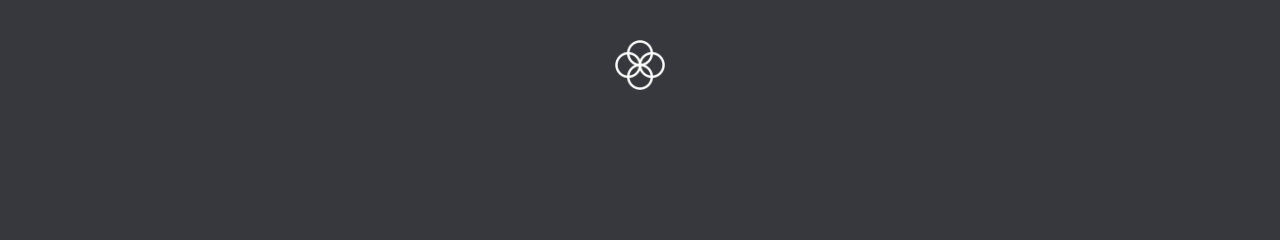
==== commit b03525a9: "chores: remove unneeded HTML code" ====
--- a/index.html
+++ b/index.html
@@ -234,10 +234,6 @@
             </div>
           </div>
 
-          <!-- <div class="slide"><img src="img/img-1.jpg" alt="Photo 1" /></div>
-        <div class="slide"><img src="img/img-2.jpg" alt="Photo 2" /></div>
-        <div class="slide"><img src="img/img-3.jpg" alt="Photo 3" /></div>
-        <div class="slide"><img src="img/img-4.jpg" alt="Photo 4" /></div> -->
           <button class="slider__btn slider__btn--left">&larr;</button>
           <button class="slider__btn slider__btn--right">&rarr;</button>
           <div class="dots"></div>
